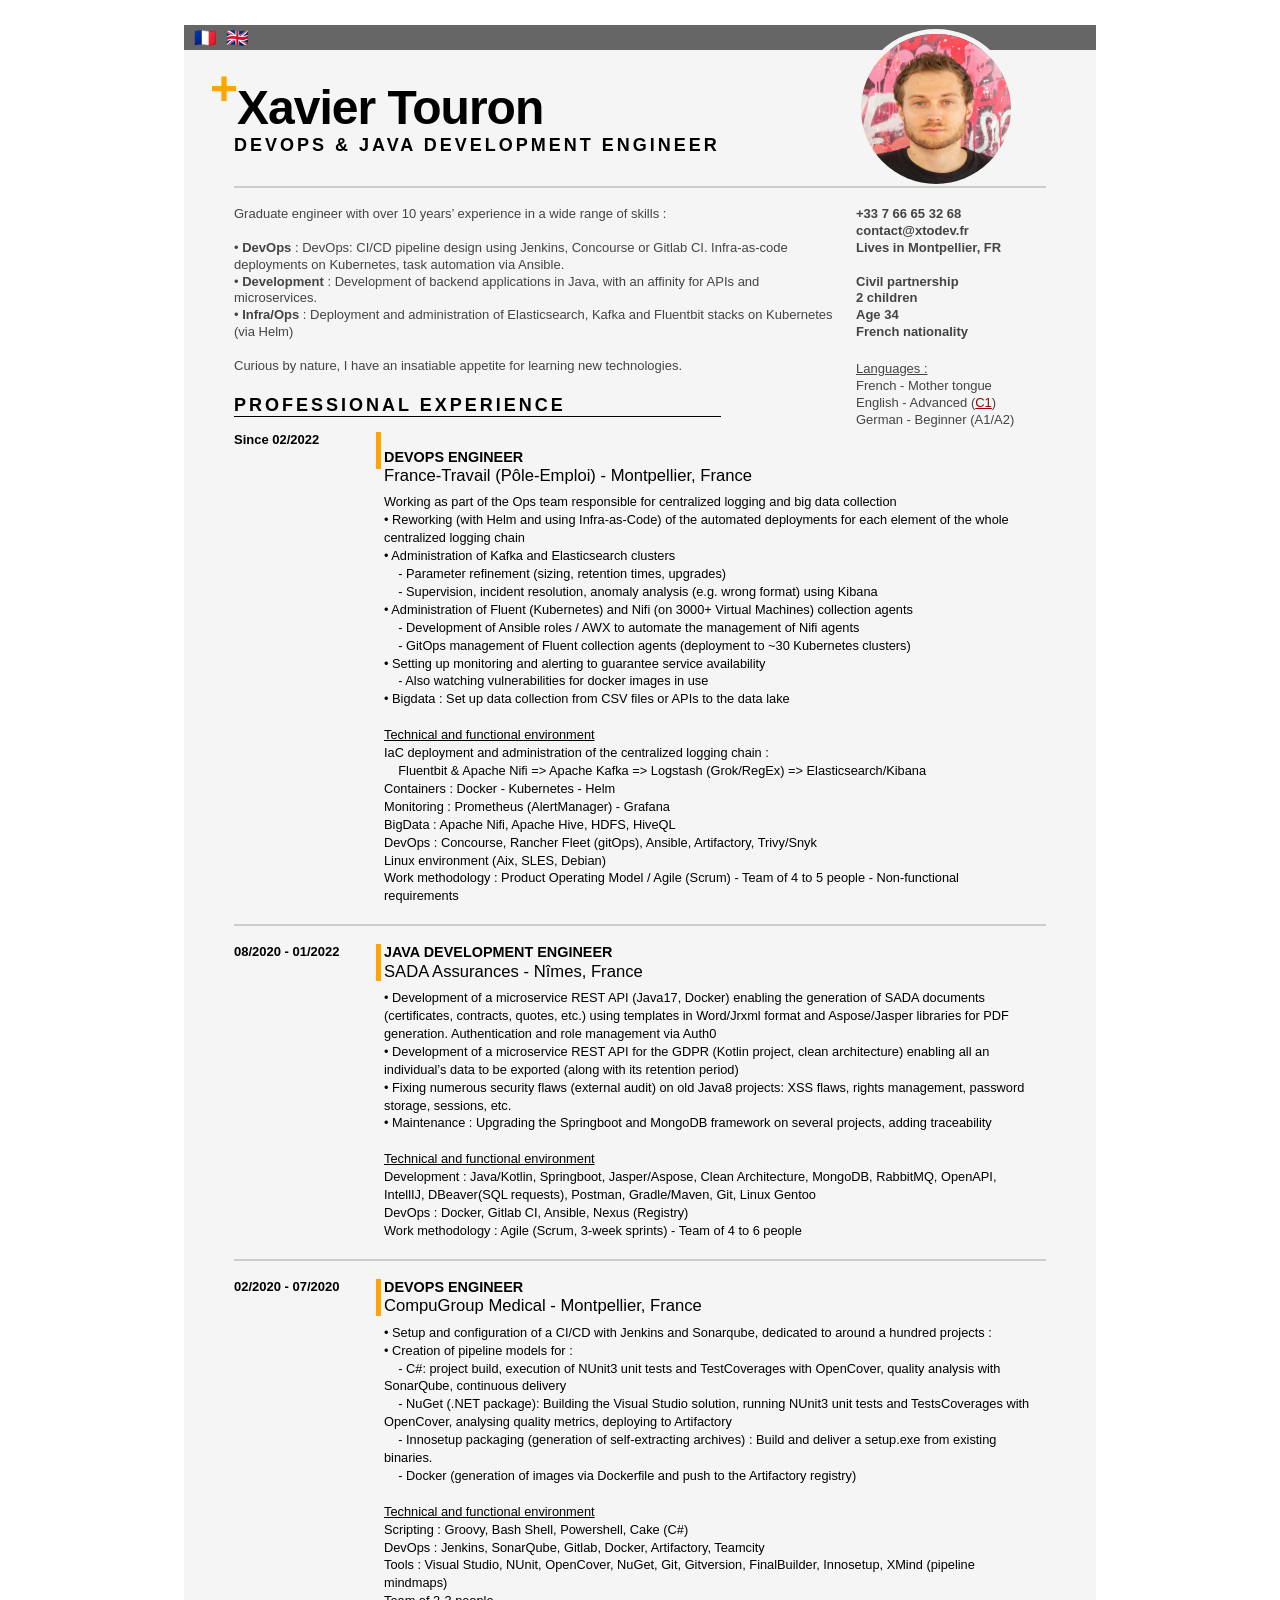
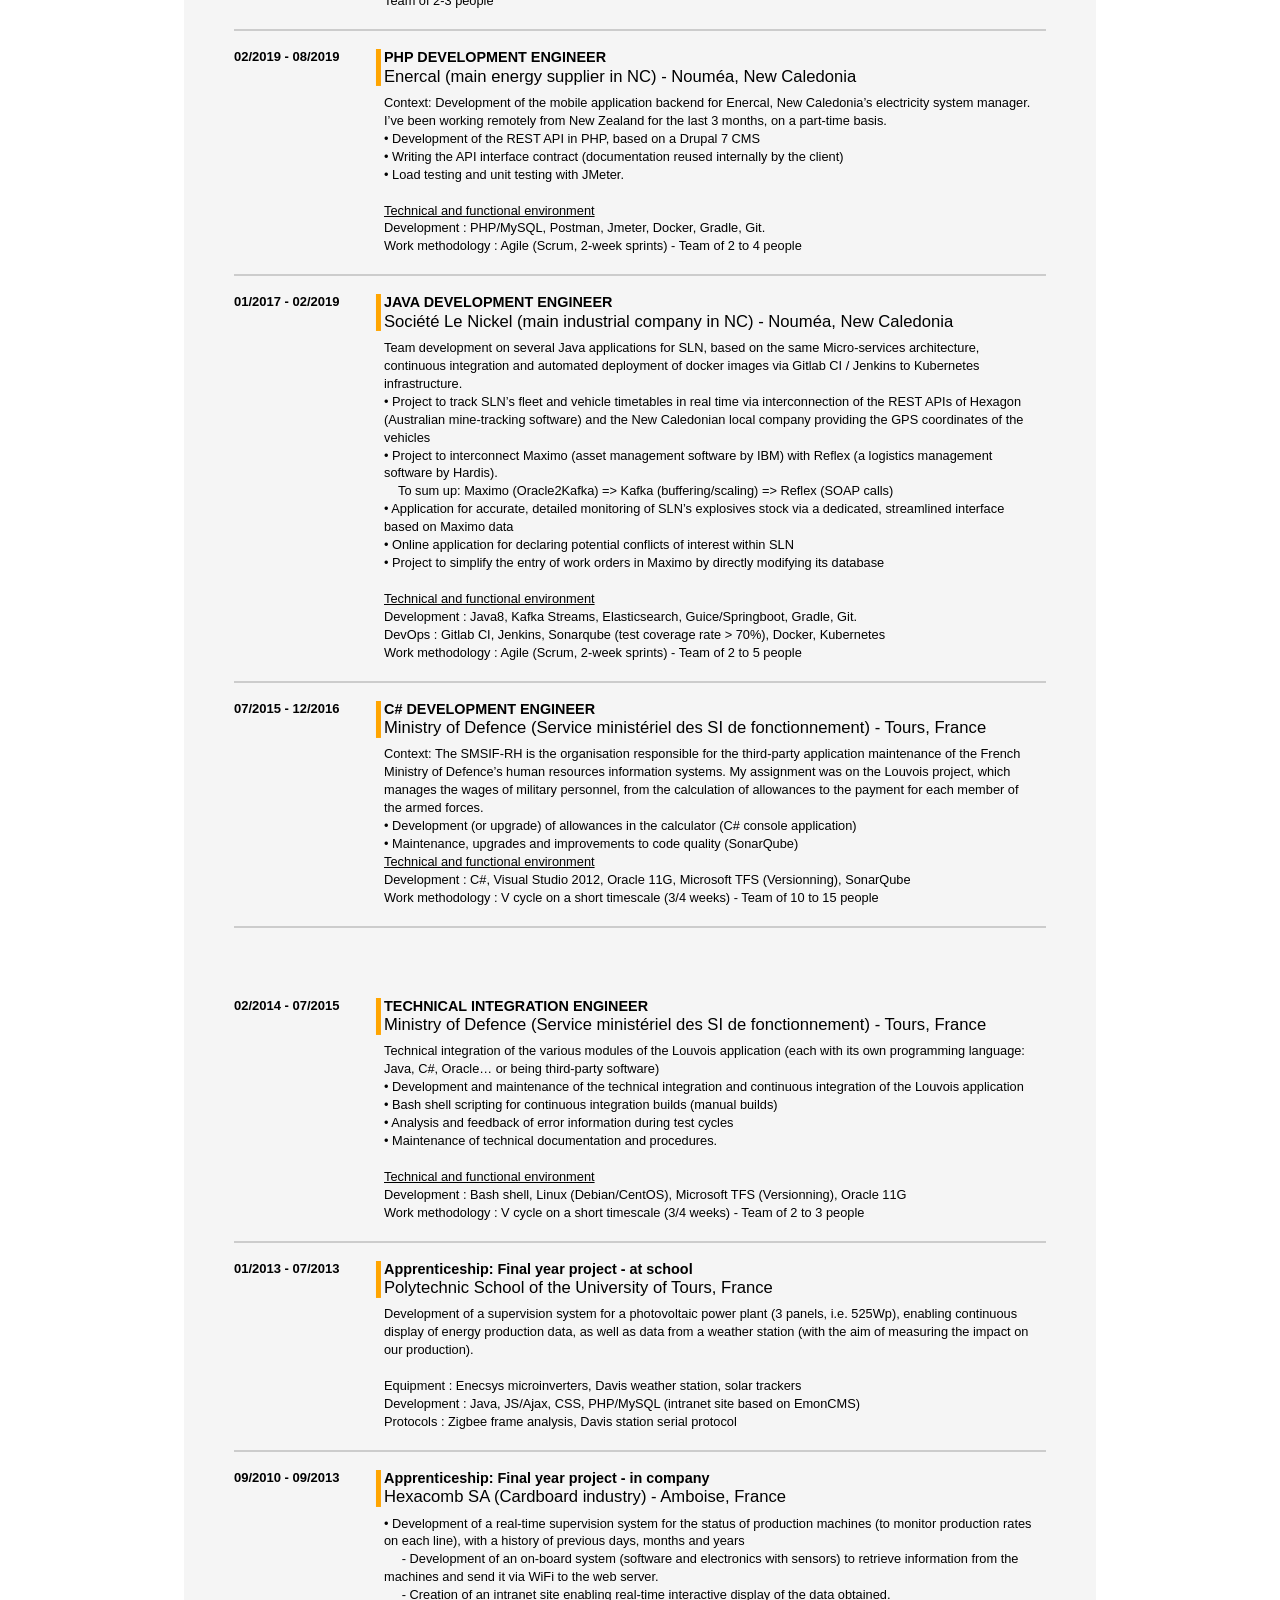
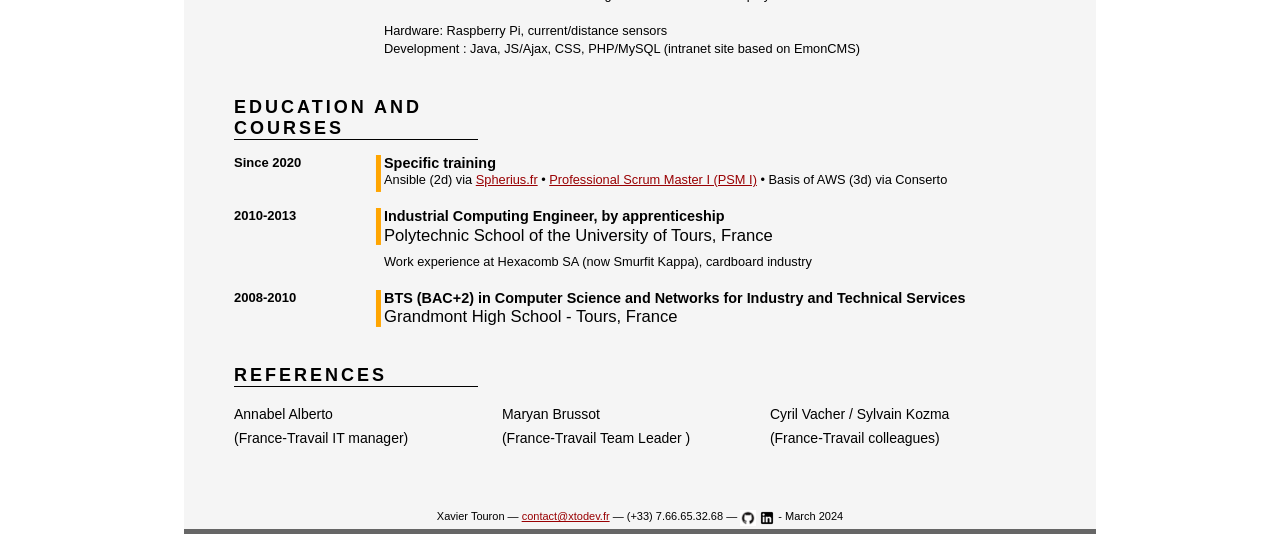
==== en.html @ ef85a7fc "Deploying to gh-pages from @ xtodev/cv@6186b056f6a2f71c6f2f9200bd96813ccd14213d 🚀" ====
<!DOCTYPE html>
<html>
<head>
<meta charset="utf-8">

<title>Xavier Touron | DevOps &amp;amp; JAVA Development Engineer</title>
<style type="text/css">

article,
aside,
details,
figcaption,
figure,
footer,
header,
hgroup,
nav,
section,
summary {
  display: block;
}
audio,
canvas,
video {
  display: inline-block;
  *display: inline;
  *zoom: 1;
}
audio:not([controls]) {
  display: none;
}
[hidden] {
  display: none;
}
html {
  font-size: 100%;
  -webkit-text-size-adjust: 100%;
  -ms-text-size-adjust: 100%;
}
html,
button,
input,
select,
textarea {
  font-family: sans-serif;
}
body {
  margin: 0;
}
a:focus {
  outline: thin dotted;
}
a:hover,
a:active {
  outline: 0;
}
h1 {
  font-size: 2em;
  margin: 0.67em 0;
}
h2 {
  font-size: 1.5em;
  margin: 0.83em 0;
}
h3 {
  font-size: 1.17em;
  margin: 1em 0;
}
h4 {
  font-size: 1em;
  margin: 1.33em 0;
}
h5 {
  font-size: 0.83em;
  margin: 1.67em 0;
}
h6 {
  font-size: 0.75em;
  margin: 2.33em 0;
}
abbr[title] {
  border-bottom: 1px dotted;
}
b,
strong {
  font-weight: bold;
}
blockquote {
  margin: 1em 40px;
}
dfn {
  font-style: italic;
}
mark {
  background: #ff0;
  color: #000;
}
p,
pre {
  margin: 1em 0;
}
pre,
code,
kbd,
samp {
  font-family: monospace, serif;
  _font-family: 'courier new', monospace;
  font-size: 1em;
}
pre {
  white-space: pre;
  white-space: pre-wrap;
  word-wrap: break-word;
}
q {
  quotes: none;
}
q:before,
q:after {
  content: '';
  content: none;
}
small {
  font-size: 75%;
}
sub,
sup {
  font-size: 75%;
  line-height: 0;
  position: relative;
  vertical-align: baseline;
}
sup {
  top: -0.5em;
}
sub {
  bottom: -0.25em;
}
dl,
menu,
ol,
ul {
  margin: 1em 0;
}
dd {
  margin: 0 0 0 40px;
}
menu,
ol,
ul {
  padding: 0 0 0 40px;
}
nav ul,
nav ol {
  list-style: none;
  list-style-image: none;
}
img {
  border: 0;
  -ms-interpolation-mode: bicubic;
}
svg:not(:root) {
  overflow: hidden;
}
figure {
  margin: 0;
}
form {
  margin: 0;
}
fieldset {
  border: 1px solid #c0c0c0;
  margin: 0 2px;
  padding: 0.35em 0.625em 0.75em;
}
legend {
  border: 0;
  padding: 0;
  white-space: normal;
  *margin-left: -7px;
}
button,
input,
select,
textarea {
  font-size: 100%;
  margin: 0;
  vertical-align: baseline;
  *vertical-align: middle;
}
button,
input {
  line-height: normal;
}
button,
input[type="button"],
input[type="reset"],
input[type="submit"] {
  cursor: pointer;
  -webkit-appearance: button;
  *overflow: visible;
}
button[disabled],
input[disabled] {
  cursor: default;
}
input[type="checkbox"],
input[type="radio"] {
  box-sizing: border-box;
  padding: 0;
  *height: 13px;
  *width: 13px;
}
input[type="search"] {
  -webkit-appearance: textfield;
  -moz-box-sizing: content-box;
  -webkit-box-sizing: content-box;
  box-sizing: content-box;
}
input[type="search"]::-webkit-search-decoration,
input[type="search"]::-webkit-search-cancel-button {
  -webkit-appearance: none;
}
button::-moz-focus-inner,
input::-moz-focus-inner {
  border: 0;
  padding: 0;
}
textarea {
  overflow: auto;
  vertical-align: top;
}
table {
  border-collapse: collapse;
  border-spacing: 0;
}

body.pdf {
  color: black;
}
body.pdf a {
  text-decoration: none;
  color: black;
}
body.pdf .container {
  background: none;
  border-left-color: white;
  border-right-color: white;
}
body.pdf .date:after {
  margin-top: -8px;
}
body.pdf span {
  background-color: white;
}
body.pdf .resume {
  position: relative;
  padding: 40px 25px;
}
body.pdf #identity {
  margin-right: 10px;
}
body.pdf #lang {
  margin-top: -10px;
  margin-right: 10px;
  padding-bottom: 0px;
}
body.pdf .hiddenhr {
  border-top: 2px solid white;
}
body.pdf .hiddenhrinpdf {
  border-top: 2px solid white;
}
body.pdf hr {
  margin: 8px auto;
}
body.pdf a[href$='.pdf'] {
  display: none;
}
body.pdf #langselect {
  display: none;
}
body.pdf h1 {
  letter-spacing: 0;
  margin-top: 0;
  font-size: 48px;
  text-transform: none;
}
body.pdf h2 {
  letter-spacing: 0;
  text-transform: uppercase;
  font-weight: normal;
}
body.pdf h3 {
  float: left;
  width: 20%;
  font-style: normal;
  margin-top: 12px;
}
body.pdf h3+p {
  float: left;
  width: 80%;
}
body.pdf blockquote {
  top: 40px;
  right: 50px;
  position: absolute;
}
body.pdf ul dl {
  margin: 0;
  padding: 0.3em 0 0;
}
body.pdf ul dl dt {
  font-size: 122%;
  font-weight: normal;
  margin: 0 0 .75em;
}
body.pdf ul dl dd {
  padding: 0 4em 0 0;
}
body.pdf ol {
  float: left;
  width: 95%;
  margin-left: 1em;
}
body.pdf ol li {
  width: 33%;
  margin: 0;
}
body.pdf ol li:nth-child(3n) {
  width: 34%;
}
body.pdf ol li:nth-child(1),
body.pdf ol li:nth-child(2),
body.pdf ol li:nth-child(3) {
  border-top: none;
}
body.pdf dl {
  margin: .7em 0 0;
  display: block;
}
body.pdf dl strong {
  float: right;
  margin-top: -2em;
}
body.pdf dl em {
  font-size: 120%;
  font-style: normal;
}
body.pdf .h2long {
  background: white;
}
body.pdf .h2short {
  background: white;
}
body.pdf #photo {
  margin-top: -61px;
  margin-right: 30px;
  box-shadow: 0px -4px 0px 1px white, rgba(0,0,0,0) 0px 3px 8px;
  border-width: 0px;
}

.clearfix {
  zoom: 1;
}
.clearfix:after {
  display: block;
  visibility: hidden;
  height: 0;
  clear: both;
  content: ".";
}
body {
  font-family: 'Helvetica Neue', 'Helvetica', Arial, serif;
}
h1,
h2,
h3,
h4,
ul dl dt {
  font-family: 'Helvetica Neue Light', 'Helvetica', Arial, serif;
}
h1:before {
  content: "+";
  font-weight: bold;
  color: orange;
  margin: -1em 0 0 -0.5em;
  position: relative;
  top: -0.4em;
}
pre {
  display: block;
  position: relative;
}
span {
  padding: 0;
  line-height: 1.3em;
  font-family: 'Helvetica Neue', 'Helvetica', Arial, serif;
  color: #444;
}
#langselect {
  font-size: large;
  width: 200px;
  position: absolute;
  top: -13px;
  left: 10px;
}
#langselect a {
  text-decoration: none;
  color: #666;
}
#langselect a:hover {
  text-decoration: none;
  color: #666;
}
#aboutme {
  width: 600px;
  float: left;
  clear: left;
  padding-bottom: 20px;
  font-family: 'Lucida Sans', 'Lucida Sans Regular', 'Lucida Grande', 'Lucida Sans Unicode', Geneva, Verdana, sans-serif;
  font-size: small;
}
#identity {
  width: 200px;
  float: right;
  clear: right;
  font-family: 'Arial Narrow Bold', sans-serif;
  font-size: small;
  font-weight: bold;
  padding-bottom: 20px;
  margin-right: -10px;
}
#lang {
  width: 200px;
  float: right;
  clear: right;
  font-size: small;
  padding-bottom: 20px;
  margin-right: -10px;
}
.container {
  margin: 25px auto;
  padding: 0;
  background: whiteSmoke;
  border-top-color: #666;
  border-bottom-color: #666;
  border-left-color: whiteSmoke;
  border-right-color: whiteSmoke;
  border-style: solid;
  border-width: 25px 0px 5px 0px;
  text-align: left;
}
.date {
  font-size: small;
  width: 150px;
}
.date:after {
  float: right;
  margin-top: -7px;
  content: "|";
  color: orange;
  font-size: 300%;
}
.resume {
  position: relative;
  padding: 10px 20px;
  margin-top: -10px;
  margin-bottom: -15px;
}
a {
  color: #990003;
}
a[href$='.pdf']::before {
  content: url('https://cdn-icons-png.flaticon.com/64/3997/3997593.png');
  display: inline-block;
  width: 32px;
  height: 32px;
}
a[href$='.pdf'] {
  font-size: small;
  width: 10px;
  position: absolute;
  top: -70px;
  left: 100%;
}
blockquote {
  margin: 0;
  padding: 0;
  line-height: 1.4em;
}
hr {
  display: block;
  position: relative;
  padding: 0;
  margin: 18px auto;
  width: 100%;
  clear: both;
  border: none;
  border-top: 2px solid #cccccc;
  font-size: 1px;
  line-height: 0;
  overflow: visible;
  page-break-after: avoid;
}
.hiddenhr {
  display: block;
  position: relative;
  padding: 0;
  margin: 18px auto;
  width: 100%;
  clear: both;
  border: none;
  border-top: 2px solid whitesmoke;
  font-size: 1px;
  line-height: 0;
  overflow: visible;
  page-break-after: avoid;
}
.hiddenhrinpdf {
  display: block;
  position: relative;
  padding: 0;
  margin: 18px auto;
  width: 100%;
  clear: both;
  border: none;
  border-top: 2px solid #cccccc;
  font-size: 1px;
  line-height: 0;
  overflow: visible;
  page-break-after: avoid;
}
hr ~ h2 {
  border-top: 0px;
}
h1 {
  margin: 0;
  padding: 0;
  font-size: 36px;
  letter-spacing: -1px;
  font-weight: bold;
}
h2 {
  margin: 0;
  padding: 0;
  font-size: 18px;
  letter-spacing: -1px;
  font-weight: bold;
}
h3 {
  margin: 0;
  padding: 0 0 .5em;
  font-size: 150%;
  font-weight: bold;
}
h4 {
  margin: 0;
  padding: 0 0 .5em;
  font-size: small;
  width: 150px;
}
h3+p {
  margin: 0 0 16px;
  padding: 0;
  display: block;
  font-size: 104%;
  line-height: 24px;
}
h3 br + * {
  font-size: 5px;
}
ul {
  margin: 0;
  padding: 0;
  list-style: none;
  display: flex;
  flex-wrap: wrap;
}
ul li {
  margin: 0;
  padding: 0;
  flex-basis: 33%;
}
ul dl {
  margin: .3em 0 0;
  padding: 0;
  width: 100%;
}
ul dl dt {
  font-size: 100%;
}
ul dl dd {
  margin: 0 0 1em;
  padding: 0 2em 0 0;
  font-size: .8em;
  line-height: 1.5em;
}
ol {
  margin: 0;
  padding: 0 0 .75em;
  width: 80%;
  display: inline-block;
}
ol li {
  margin: 0 0 0 1em;
  padding: 0;
  border-top: 1px solid #CCCCCC;
  width: 100%;
  float: left;
  list-style: none;
  line-height: 24px;
  font-size: 14px;
}
ol li:nth-child(1) {
  border-top: none;
}
dl {
  float: left;
  display: block;
  width: 80%;
  margin: 0;
  padding: 0;
}
dl dt {
  margin: 0;
  padding: 0;
  font-size: 90%;
  font-weight: bold;
}
dl dd {
  margin: 0 0 1.5em;
  padding: 0;
  font-size: 80%;
  line-height: 1.4em;
}
dl strong {
  display: block;
  padding-top: 9px;
  margin-left: -40px;
  font-size: 102%;
}
dl em {
  display: block;
  font-size: 110%;
  margin: .15em 0 .5em;
  font-style: bold;
}
dl dd li {
  width: 100%;
  margin: 0 1em 1em;
  list-style-type: square;
}
dl dt {
  display: block;
  clear: both;
}
dl dt {
  border-top: 1px solid #ccc;
  padding-top: 1em;
}
h3 + dl dt:first-child {
  border: 0;
  padding-top: 0;
}
dl dd p:first-child {
  font-weight: bold;
  text-transform: uppercase;
  font-size: 1.2em;
}
ul li dt {
  border: 0;
  padding-top: 0;
}
.h2long {
  background: whiteSmoke;
  text-align: left;
  content: "";
  display: block;
  width: 60%;
  padding-top: 20px;
  border-bottom: 1px solid black;
  margin-bottom: 15px;
}
.h2short {
  background: whiteSmoke;
  text-align: left;
  content: "";
  display: block;
  width: 30%;
  border-bottom: 1px solid black;
  margin-bottom: 15px;
}
#footer {
  display: none;
}
#footer + p {
  width: 100%;
  font-size: 11px;
  text-align: center;
  margin: 0 0 0px;
}
#photo {
  width: 150px;
  height: 150px;
  margin-top: -67px;
  margin-right: 30px;
  border-top-left-radius: 50% 50%;
  border-top-right-radius: 50% 50%;
  border-bottom-right-radius: 50% 50%;
  border-bottom-left-radius: 50% 50%;
  border: solid whiteSmoke;
  border-width: 5px;
}
#subheading {
  margin-bottom: 30px;
}

@media print {
  .container {
    width: 912px;
  }
  .resume {
    position: relative;
    padding: 40px 50px;
  }
  blockquote {
    top: 40px;
    right: 50px;
    position: absolute;
  }
  h1 {
    margin-top: 0;
    font-size: 48px;
    letter-spacing: -1px;
  }
  h2 {
    text-transform: uppercase;
    letter-spacing: 3px;
  }
  h3 {
    float: left;
    width: 20%;
  }
  h3+p {
    float: left;
    width: 80%;
  }
  ul dl dt {
    font-size: 122%;
    font-weight: normal;
    margin-bottom: .75em;
  }
  ul dl dd {
    padding: 0 4em 0 0;
  }
  ol {
    float: center;
    width: 100%;
  }
  ol li {
    width: 33%;
    margin: 0;
  }
  ol li:nth-child(3n) {
    width: 34%;
  }
  ol li:nth-child(1),
  ol li:nth-child(2),
  ol li:nth-child(3) {
    border-top: none;
  }
  dl strong {
    float: right;
    margin-top: -2em;
  }
  dl em {
    font-size: 130%;
    font-style: normal;
  }
  a[href$='.pdf'] {
    display: none;
  }
}
@media screen and (min-width: 240px) and (max-width: 479px) {
  .container {
    margin: 0px auto;
  }
  blockquote {
    display: none;
  }
  #aboutme {
    width: 100%;
  }
  #identity {
    width: 100%;
  }
  #lang {
    width: 100%;
  }
  a[href$='.pdf'] {
    display: none;
  }
  .date:after {
    display: none;
  }
}
@media screen and (min-width: 480px) and (max-width: 599px) {
  .container {
    margin: 0px auto;
  }
  blockquote {
    margin-top: -50px;
    margin-bottom: -20px;
  }
  #photo {
    width: 90px;
    height: 90px;
    margin-top: -60px;
    margin-left: 81%;
  }
  #aboutme {
    width: 65%;
  }
  #identity {
    width: 35%;
  }
  #lang {
    width: 35%;
  }
  .date:after {
    display: none;
  }
  .h2long {
    width: 80%;
  }
  .h2short {
    width: 80%;
  }
  dl {
    width: 100%;
  }
  dl dt:before {
    content: "|";
    color: orange;
    font-size: 150%;
    margin-top: -10px;
  }
  .resume {
    margin-bottom: -10px;
  }
}
@media screen and (min-width: 600px) and (max-width: 911px) {
  .container {
    margin: 0px auto;
  }
  blockquote {
    margin-top: -65px;
    margin-bottom: -20px;
  }
  #photo {
    width: 105px;
    height: 105px;
    margin-top: -50px;
    margin-left: 75%;
  }
  #aboutme {
    width: 65%;
  }
  #identity {
    width: 35%;
  }
  #lang {
    width: 35%;
  }
  .date:after {
    display: none;
  }
  .h2long {
    width: 80%;
  }
  .h2short {
    width: 80%;
  }
  dl {
    width: 100%;
  }
  dl dt:before {
    content: "|";
    color: orange;
    font-size: 150%;
    margin-top: -10px;
  }
  .resume {
    margin-bottom: -10px;
  }
}
@media screen and (min-width: 57em) {
  .container {
    width: 912px;
  }
  .resume {
    position: relative;
    padding: 40px 50px;
  }
  blockquote {
    top: 40px;
    right: 50px;
    position: absolute;
  }
  h1 {
    margin-top: 0;
    font-size: 48px;
    letter-spacing: -1px;
  }
  h2 {
    text-transform: uppercase;
    letter-spacing: 3px;
  }
  h3 {
    float: left;
    width: 20%;
  }
  h3+p {
    float: left;
    width: 80%;
  }
  ul dl dt {
    font-size: 122%;
    font-weight: normal;
    margin-bottom: .75em;
  }
  ul dl dd {
    padding: 0 4em 0 0;
  }
  ol {
    float: center;
    width: 100%;
  }
  ol li {
    width: 33%;
    margin: 0;
  }
  ol li:nth-child(3n) {
    width: 34%;
  }
  ol li:nth-child(1),
  ol li:nth-child(2),
  ol li:nth-child(3) {
    border-top: none;
  }
  dl strong {
    float: right;
    margin-top: -2em;
  }
  dl em {
    font-size: 130%;
    font-style: normal;
  }
}

</style>
</head>

<body class="">

<div class="container">
    <div class="resume">
        <h1>Xavier Touron</h1>

<h2 id="subheading">DevOps &amp; JAVA Development Engineer</h2>

<p><span id="langselect"><a href="https://xtodev.fr">🇫🇷</a>&nbsp;&nbsp;<a href="https://xtodev.fr/en.html">🇬🇧</a></span></p>

<blockquote>
  <p><img src="./assets/photo.jpg" alt="Pic" title="" id="photo" />
  <a href="https://github.com/xtodev/cv/releases/latest/download/CV_Touron_Xavier_EN.pdf"></a></p>
</blockquote>

<hr />

<p><span id="aboutme">
Graduate engineer with over 10 years&#8217; experience in a wide range of skills :<br><br>
  • <b>DevOps</b> : DevOps: CI/CD pipeline design using Jenkins, Concourse or Gitlab CI. Infra-as-code deployments on Kubernetes, task automation via Ansible.<br>
  • <b>Development</b> : Development of backend applications in Java, with an affinity for APIs and microservices.<br>
  • <b>Infra/Ops</b> : Deployment and administration of Elasticsearch, Kafka and Fluentbit stacks on Kubernetes (via Helm)<br><br>
Curious by nature, I have an insatiable appetite for learning new technologies.
</span></p>

<p><span id="identity">
+33 7 66 65 32 68<br>
contact@xtodev.fr<br>
Lives in Montpellier, FR<br>
<br>
Civil partnership <br> 2 children<br>
Age 34<br>
French nationality
</span></p>

<p><span id="lang">
<u>Languages :</u><br>
French - Mother tongue<br>
English - Advanced (<a target="_blank" href="https://cert.efset.org/MzoJqB">C1</a>)<br>
German - Beginner (A1/A2)
</span></p>

<h2 class="h2long">PROFESSIONAL EXPERIENCE</h2>

<h3 class="date">Since 02/2022</h3>

<dl>
<dt>DEVOPS ENGINEER</dt>
<dd>
<em>France-Travail (Pôle-Emploi) - Montpellier, France</em>
Working as part of the Ops team responsible for centralized logging and big data collection<br>
• Reworking (with Helm and using Infra-as-Code) of the automated deployments for each element of the whole centralized logging chain<br>
• Administration of Kafka and Elasticsearch clusters<br>
&nbsp;&nbsp;&nbsp;&nbsp;- Parameter refinement (sizing, retention times, upgrades)<br>
&nbsp;&nbsp;&nbsp;&nbsp;- Supervision, incident resolution, anomaly analysis (e.g. wrong format) using Kibana<br>
• Administration of Fluent (Kubernetes) and Nifi (on 3000+ Virtual Machines) collection agents<br>
&nbsp;&nbsp;&nbsp;&nbsp;- Development of Ansible roles / AWX to automate the management of Nifi agents<br>
&nbsp;&nbsp;&nbsp;&nbsp;- GitOps management of Fluent collection agents (deployment to ~30 Kubernetes clusters)<br>
• Setting up monitoring and alerting to guarantee service availability<br>
&nbsp;&nbsp;&nbsp;&nbsp;- Also watching vulnerabilities for docker images in use<br>
• Bigdata : Set up data collection from CSV files or APIs to the data lake<br>
<br>
<u>Technical and functional environment</u><br>
IaC deployment and administration of the centralized logging chain : <br>
&nbsp;&nbsp;&nbsp;&nbsp;Fluentbit &amp; Apache Nifi => Apache Kafka => Logstash (Grok/RegEx) => Elasticsearch/Kibana<br>
Containers : Docker - Kubernetes - Helm<br>
Monitoring : Prometheus (AlertManager) - Grafana<br>
BigData : Apache Nifi, Apache Hive, HDFS, HiveQL<br>
DevOps : Concourse, Rancher Fleet (gitOps), Ansible, Artifactory, Trivy/Snyk<br>
Linux environment (Aix, SLES, Debian)<br>
Work methodology : Product Operating Model / Agile (Scrum) - Team of 4 to 5 people - Non-functional requirements<br></dd>
</dl>

<hr />

<h3 class="date">08/2020 - 01/2022</h3>

<dl>
<dt>JAVA DEVELOPMENT ENGINEER</dt>
<dd>
<em>SADA Assurances - Nîmes, France</em>
• Development of a microservice REST API (Java17, Docker) enabling the generation of SADA documents (certificates, contracts, quotes, etc.) using templates in Word/Jrxml format and Aspose/Jasper libraries for PDF generation. Authentication and role management via Auth0<br>
• Development of a microservice REST API for the GDPR (Kotlin project, clean architecture) enabling all an individual&#8217;s data to be exported (along with its retention period)<br>
• Fixing numerous security flaws (external audit) on old Java8 projects: XSS flaws, rights management, password storage, sessions, etc.<br>
• Maintenance : Upgrading the Springboot and MongoDB framework on several projects, adding traceability<br>
<br>
<u>Technical and functional environment</u><br>
Development : Java/Kotlin, Springboot, Jasper/Aspose, Clean Architecture, MongoDB, RabbitMQ, OpenAPI, IntellIJ, DBeaver(SQL requests), Postman, Gradle/Maven, Git, Linux Gentoo<br>
DevOps : Docker, Gitlab CI, Ansible, Nexus (Registry)<br>
Work methodology : Agile (Scrum, 3-week sprints) - Team of 4 to 6 people<br></dd>
</dl>

<hr class="hiddenhrinpdf">

<h3 class="date">02/2020 - 07/2020</h3>

<dl>
<dt>DEVOPS ENGINEER</dt>
<dd>
<em>CompuGroup Medical - Montpellier, France</em>
• Setup and configuration of a CI/CD with Jenkins and Sonarqube, dedicated to around a hundred projects :<br>
• Creation of pipeline models for :<br>
&nbsp;&nbsp;&nbsp;&nbsp;- C#: project build, execution of NUnit3 unit tests and TestCoverages with OpenCover, quality analysis with SonarQube, continuous delivery <br>
&nbsp;&nbsp;&nbsp;&nbsp;- NuGet (.NET package): Building the Visual Studio solution, running NUnit3 unit tests and TestsCoverages with OpenCover, analysing quality metrics, deploying to Artifactory<br>
&nbsp;&nbsp;&nbsp;&nbsp;- Innosetup packaging (generation of self-extracting archives) : Build and deliver a setup.exe from existing binaries.<br>
&nbsp;&nbsp;&nbsp;&nbsp;- Docker (generation of images via Dockerfile and push to the Artifactory registry)<br>
<br>
<u>Technical and functional environment</u><br>
Scripting : Groovy, Bash Shell, Powershell, Cake (C#)<br>
DevOps : Jenkins, SonarQube, Gitlab, Docker, Artifactory, Teamcity<br>
Tools : Visual Studio, NUnit, OpenCover, NuGet, Git, Gitversion, FinalBuilder, Innosetup, XMind (pipeline mindmaps)<br>
Team of 2-3 people</dd>
</dl>

<hr />

<h3 class="date">02/2019 - 08/2019</h3>

<dl>
<dt>PHP DEVELOPMENT ENGINEER</dt>
<dd>
<em>Enercal (main energy supplier in NC) - Nouméa, New Caledonia</em>
Context: Development of the mobile application backend for Enercal, New Caledonia&#8217;s electricity system manager. I&#8217;ve been working remotely from New Zealand for the last 3 months, on a part-time basis.<br>
• Development of the REST API in PHP, based on a Drupal 7 CMS<br>
• Writing the API interface contract (documentation reused internally by the client)<br>
• Load testing and unit testing with JMeter. <br>
<br><u>Technical and functional environment</u><br>
Development : PHP/MySQL, Postman, Jmeter, Docker, Gradle, Git.<br>
Work methodology : Agile (Scrum, 2-week sprints) - Team of 2 to 4 people<br></dd>
</dl>

<hr />

<h3 class="date">01/2017 - 02/2019</h3>

<dl>
<dt>JAVA DEVELOPMENT ENGINEER</dt>
<dd>
<em>Société Le Nickel (main industrial company in NC) - Nouméa, New Caledonia</em>
Team development on several Java applications for SLN, based on the same Micro-services architecture, continuous integration and automated deployment of docker images via Gitlab CI / Jenkins to Kubernetes infrastructure.<br>
• Project to track SLN&#8217;s fleet and vehicle timetables in real time via interconnection of the REST APIs of Hexagon (Australian mine-tracking software) and the New Caledonian local company providing the GPS coordinates of the vehicles<br>
• Project to interconnect Maximo (asset management software by IBM) with Reflex (a logistics management software by Hardis). <br>
&nbsp;&nbsp;&nbsp;&nbsp;To sum up: Maximo (Oracle2Kafka) => Kafka (buffering/scaling) => Reflex (SOAP calls)<br>
• Application for accurate, detailed monitoring of SLN&#8217;s explosives stock via a dedicated, streamlined interface based on Maximo data<br>
• Online application for declaring potential conflicts of interest within SLN<br>
• Project to simplify the entry of work orders in Maximo by directly modifying its database<br>
<br>
<u>Technical and functional environment</u><br>
Development : Java8, Kafka Streams, Elasticsearch, Guice/Springboot, Gradle, Git. <br>
DevOps : Gitlab CI, Jenkins, Sonarqube (test coverage rate > 70%), Docker, Kubernetes<br>
Work methodology : Agile (Scrum, 2-week sprints) - Team of 2 to 5 people</dd>
</dl>

<hr />

<h3 class="date">07/2015 - 12/2016</h3>

<dl>
<dt>C# DEVELOPMENT ENGINEER</dt>
<dd>
<em>Ministry of Defence (Service ministériel des SI de fonctionnement) - Tours, France</em>
Context: The SMSIF-RH is the organisation responsible for the third-party application maintenance of the French Ministry of Defence&#8217;s human resources information systems. My assignment was on the Louvois project, which manages the wages of military personnel, from the calculation of allowances to the payment for each member of the armed forces.<br>
• Development (or upgrade) of allowances in the calculator (C# console application)<br>
• Maintenance, upgrades and improvements to code quality (SonarQube)<br>
<u>Technical and functional environment</u><br>
Development : C#, Visual Studio 2012, Oracle 11G, Microsoft TFS (Versionning), SonarQube<br>
Work methodology : V cycle on a short timescale (3/4 weeks) - Team of 10 to 15 people</dd>
</dl>

<hr class="hiddenhrinpdf">

<p><br><br></p>

<h3 class="date">02/2014 - 07/2015</h3>

<dl>
<dt>TECHNICAL INTEGRATION ENGINEER</dt>
<dd>
<em>Ministry of Defence (Service ministériel des SI de fonctionnement) - Tours, France</em>
Technical integration of the various modules of the Louvois application (each with its own programming language: Java, C#, Oracle&#8230; or being third-party software)<br>
• Development and maintenance of the technical integration and continuous integration of the Louvois application<br>
• Bash shell scripting for continuous integration builds (manual builds)<br>
• Analysis and feedback of error information during test cycles<br>
• Maintenance of technical documentation and procedures.<br>
<br>
<u>Technical and functional environment</u><br>
Development : Bash shell, Linux (Debian/CentOS), Microsoft TFS (Versionning), Oracle 11G<br>
Work methodology : V cycle on a short timescale (3/4 weeks) - Team of 2 to 3 people</dd>
</dl>

<hr />

<h3 class="date">01/2013 - 07/2013</h3>

<dl>
<dt>Apprenticeship: Final year project - at school</dt>
<dd>
<em>Polytechnic School of the University of Tours, France</em>
Development of a supervision system for a photovoltaic power plant (3 panels, i.e. 525Wp), enabling continuous display of energy production data, as well as data from a weather station (with the aim of measuring the impact on our production). <br>
<br>
Equipment : Enecsys microinverters, Davis weather station, solar trackers<br>
Development : Java, JS/Ajax, CSS, PHP/MySQL (intranet site based on EmonCMS)<br>
Protocols : Zigbee frame analysis, Davis station serial protocol<br></dd>
</dl>

<hr />

<h3 class="date">09/2010 - 09/2013</h3>

<dl>
<dt>Apprenticeship: Final year project - in company</dt>
<dd>
<em>Hexacomb SA (Cardboard industry) - Amboise, France</em>
• Development of a real-time supervision system for the status of production machines (to monitor production rates on each line), with a history of previous days, months and years <br>
&nbsp;&nbsp;&nbsp;&nbsp; - Development of an on-board system (software and electronics with sensors) to retrieve information from the machines and send it via WiFi to the web server.<br>
&nbsp;&nbsp;&nbsp;&nbsp; - Creation of an intranet site enabling real-time interactive display of the data obtained.<br>
<br>
Hardware: Raspberry Pi, current/distance sensors<br>
Development : Java, JS/Ajax, CSS, PHP/MySQL (intranet site based on EmonCMS)</dd>
</dl>

<hr class="hiddenhr">

<h2 class="h2short">Education and courses</h2>

<h3 class="date">Since 2020</h3>

<dl>
<dt>Specific training</dt>
<dd>Ansible (2d) via <a href="https://spherius.fr/formation/devops-ansible/" target="_blank">Spherius.fr</a> • <a href="https://www.scrum.org/user/735488" target="_blank">Professional Scrum Master I (PSM I)</a> • Basis of AWS (3d) via Conserto</dd>
</dl>

<h3 class="date">2010-2013</h3>

<dl>
<dt>Industrial Computing Engineer, by apprenticeship</dt>
<dd><em>Polytechnic School of the University of Tours, France</em>
Work experience at Hexacomb SA (now Smurfit Kappa), cardboard industry</dd>
</dl>

<h3 class="date">2008-2010</h3>

<dl>
<dt>BTS (BAC+2) in Computer Science and Networks for Industry and Technical Services</dt>
<dd><em>Grandmont High School - Tours, France</em></dd>
</dl>

<hr class="hiddenhr">

<h2 class="h2short">References</h2>

<ol>
<li>Annabel Alberto <br>(France-Travail IT manager)</li>
<li>Maryan Brussot <br>(France-Travail Team Leader )</li>
<li>Cyril Vacher / Sylvain Kozma <br>(France-Travail colleagues)</li>
</ol>

<hr class="hiddenhr">

<h3 id="footer">Footer</h3>

<p>Xavier Touron &#8212; <a href="mailto:contact@xtodev.fr">contact@xtodev.fr</a> &#8212; (+33) 7.66.65.32.68 &#8212; <a href="https://github.com/xtodev/cv" target="_blank"><img src="./assets/github.png" height="16" width="16" style="vertical-align: middle;"></a>  <a href="https://www.linkedin.com/in/xavier-touron-084b4b73" target="_blank"><img src="./assets/linkedin.png" height="16" width="16" style="vertical-align: middle;"></a> - March 2024</p>

    </div>
</div>

</body>
</html>
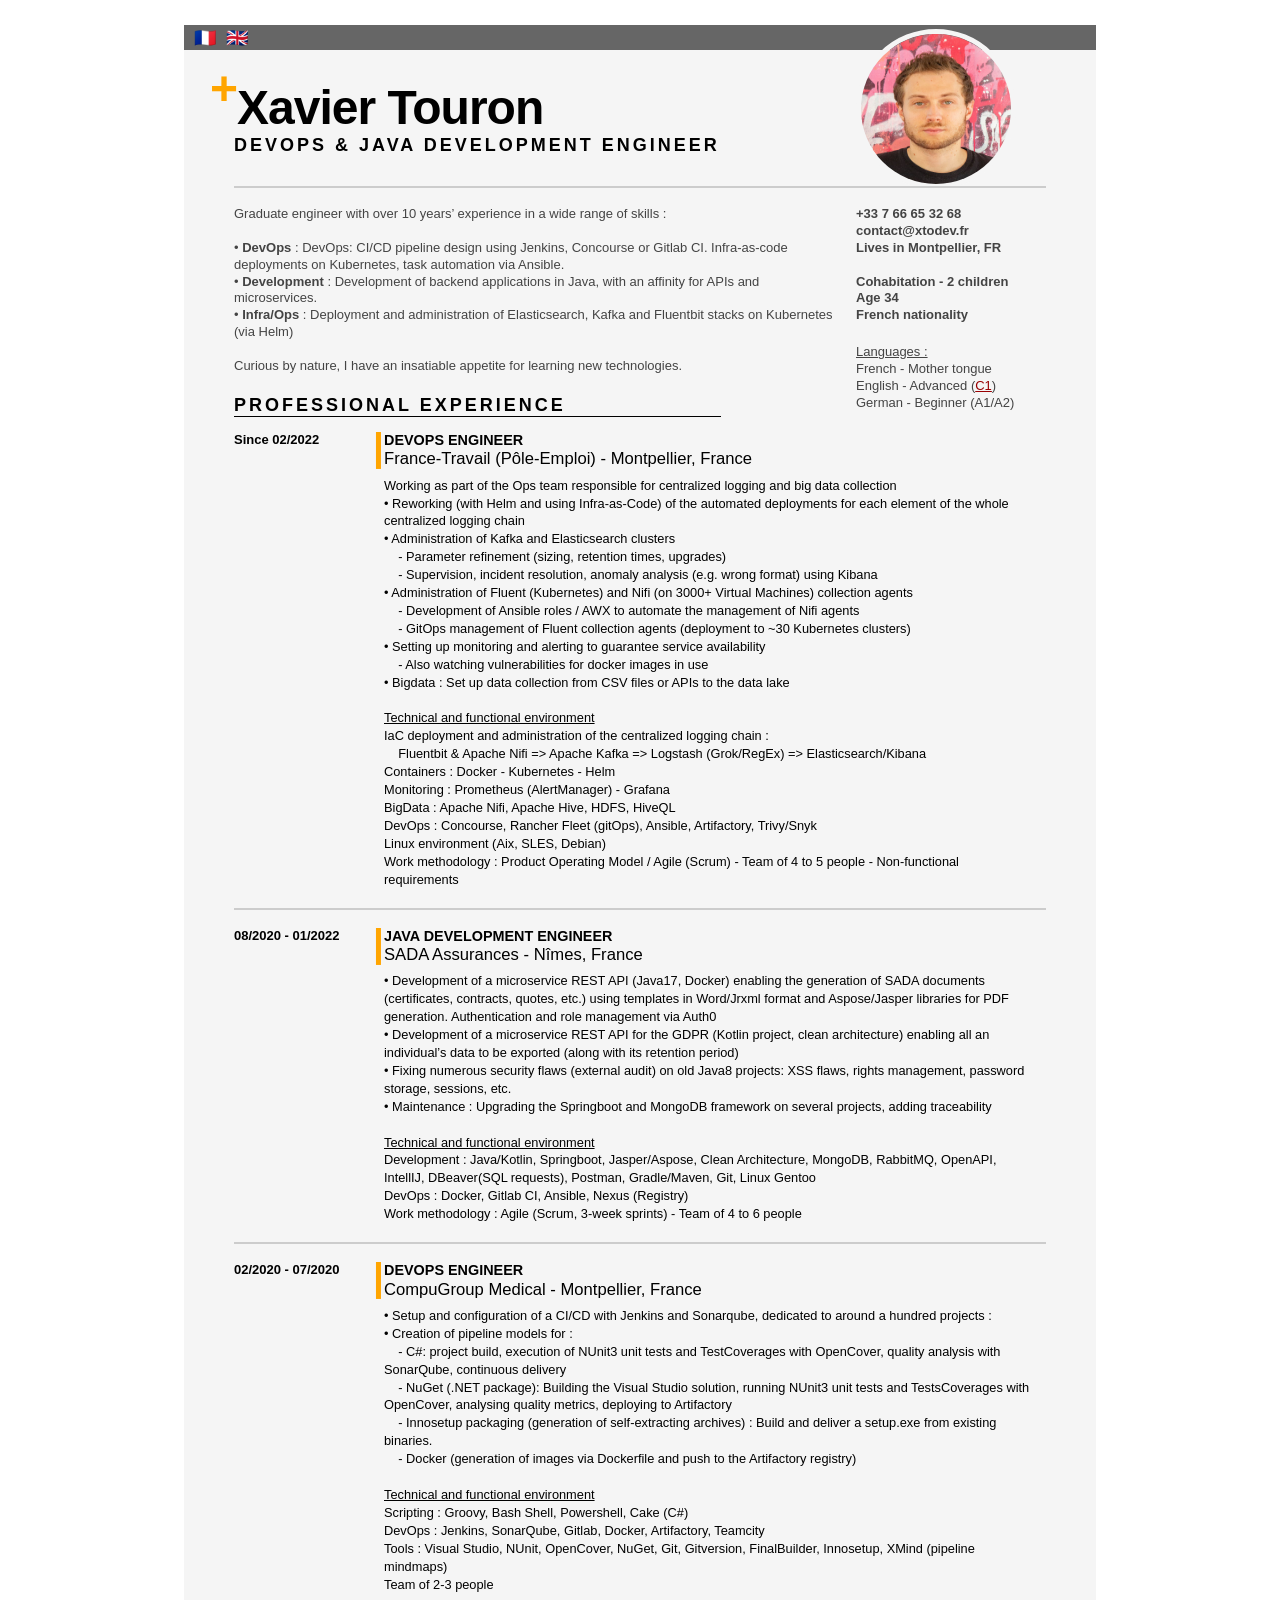
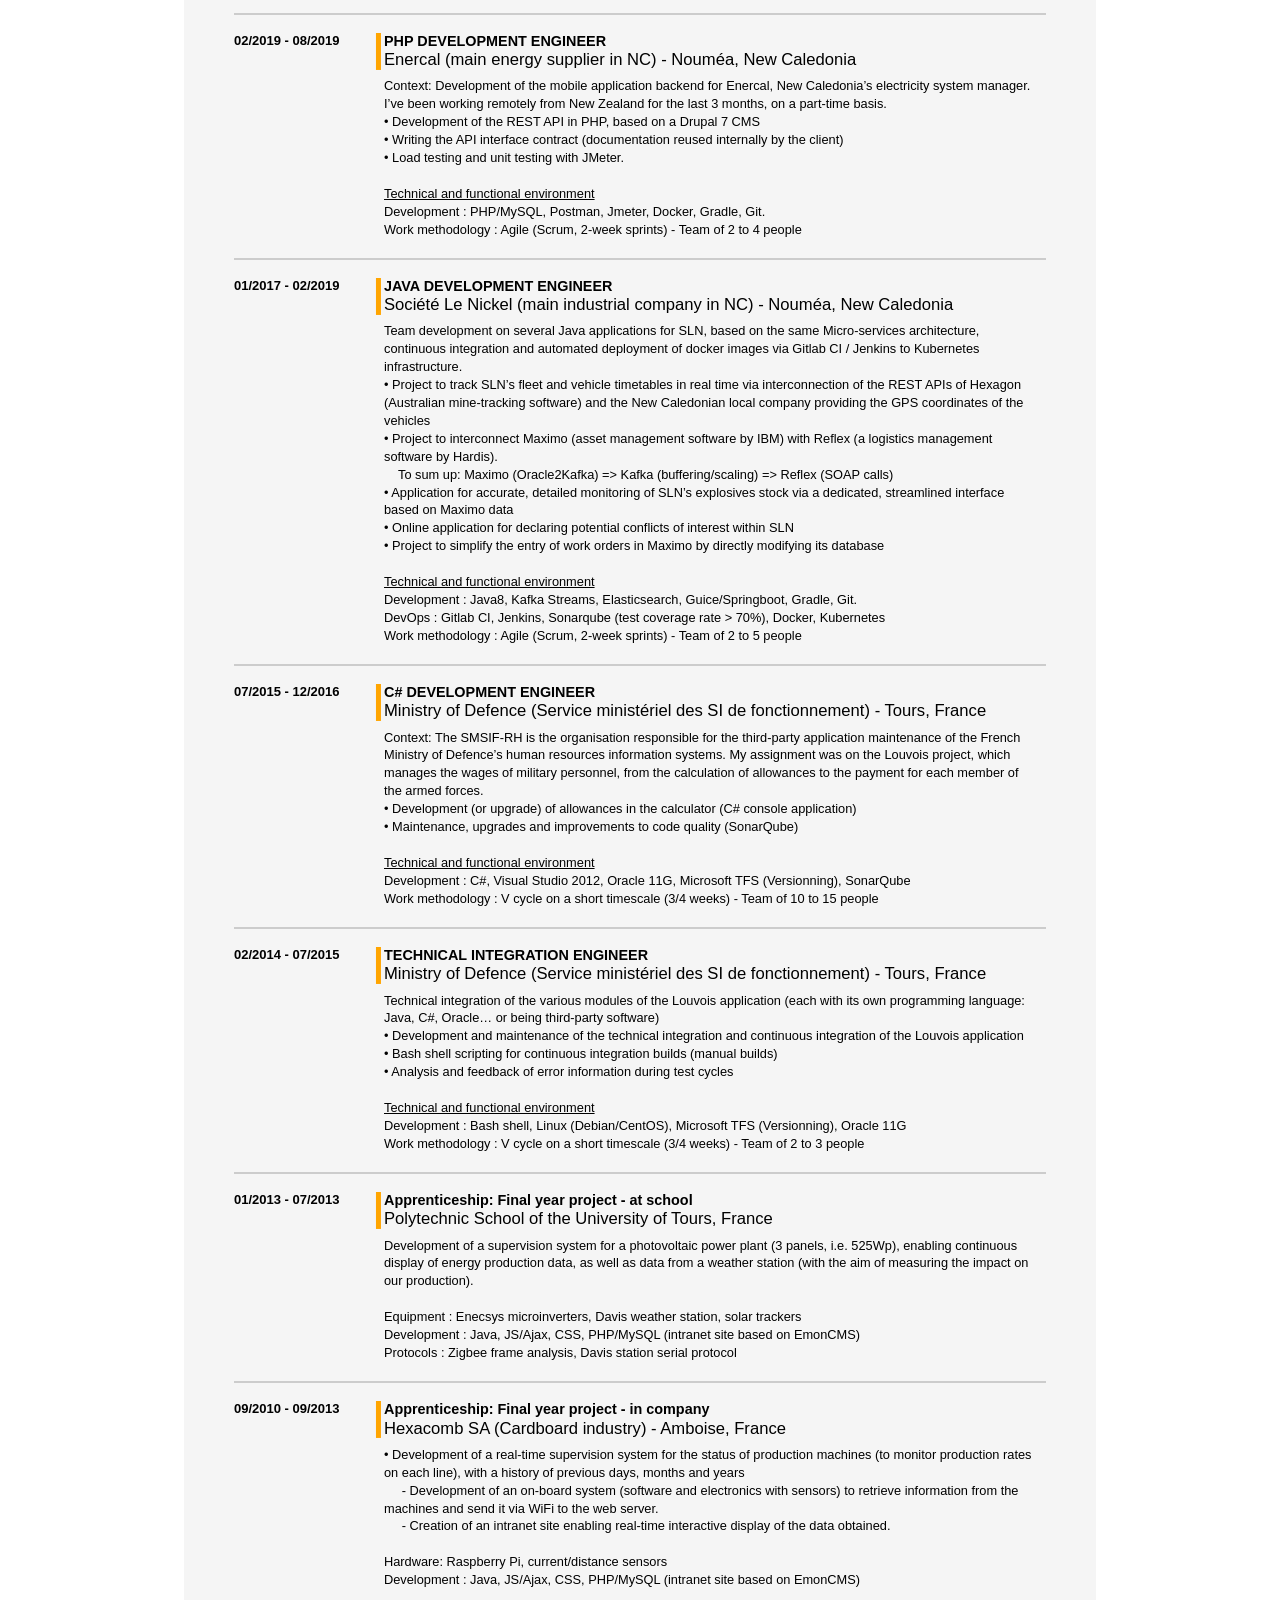
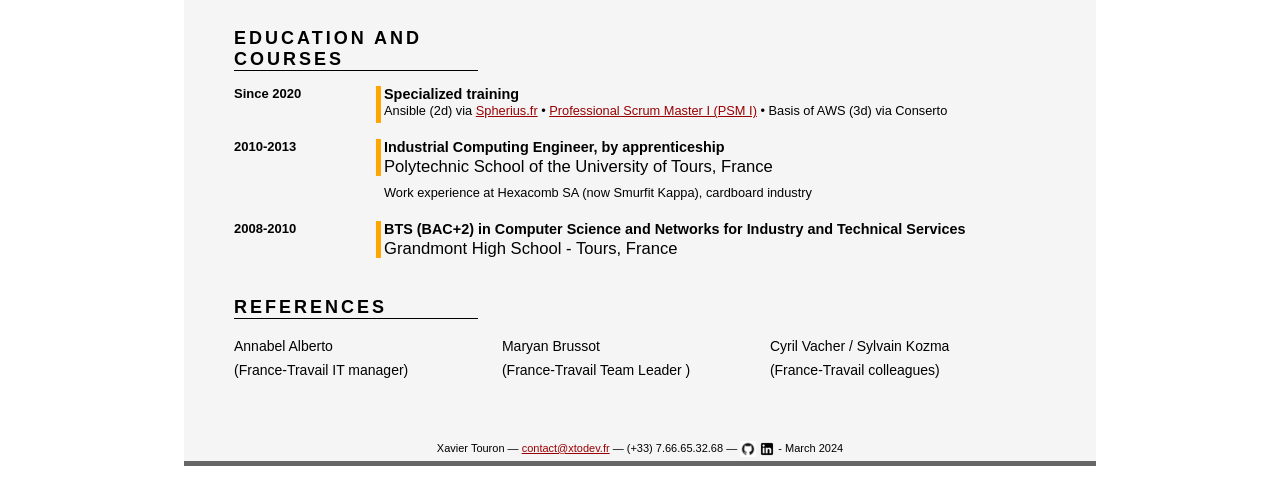
==== commit f633024f: "Deploying to gh-pages from @ xtodev/cv@14792d7cb2b1a986841a1e0e3b374d6feab789f1 🚀" ====
--- a/en.html
+++ b/en.html
@@ -992,7 +992,7 @@
 contact@xtodev.fr<br>
 Lives in Montpellier, FR<br>
 <br>
-Civil partnership <br> 2 children<br>
+Cohabitation - 2 children<br>
 Age 34<br>
 French nationality
 </span></p>
@@ -1126,14 +1126,13 @@
 Context: The SMSIF-RH is the organisation responsible for the third-party application maintenance of the French Ministry of Defence&#8217;s human resources information systems. My assignment was on the Louvois project, which manages the wages of military personnel, from the calculation of allowances to the payment for each member of the armed forces.<br>
 • Development (or upgrade) of allowances in the calculator (C# console application)<br>
 • Maintenance, upgrades and improvements to code quality (SonarQube)<br>
+<br>
 <u>Technical and functional environment</u><br>
 Development : C#, Visual Studio 2012, Oracle 11G, Microsoft TFS (Versionning), SonarQube<br>
 Work methodology : V cycle on a short timescale (3/4 weeks) - Team of 10 to 15 people</dd>
 </dl>
 
-<hr class="hiddenhrinpdf">
-
-<p><br><br></p>
+<hr />
 
 <h3 class="date">02/2014 - 07/2015</h3>
 
@@ -1145,7 +1144,6 @@
 • Development and maintenance of the technical integration and continuous integration of the Louvois application<br>
 • Bash shell scripting for continuous integration builds (manual builds)<br>
 • Analysis and feedback of error information during test cycles<br>
-• Maintenance of technical documentation and procedures.<br>
 <br>
 <u>Technical and functional environment</u><br>
 Development : Bash shell, Linux (Debian/CentOS), Microsoft TFS (Versionning), Oracle 11G<br>
@@ -1190,7 +1188,7 @@
 <h3 class="date">Since 2020</h3>
 
 <dl>
-<dt>Specific training</dt>
+<dt>Specialized training</dt>
 <dd>Ansible (2d) via <a href="https://spherius.fr/formation/devops-ansible/" target="_blank">Spherius.fr</a> • <a href="https://www.scrum.org/user/735488" target="_blank">Professional Scrum Master I (PSM I)</a> • Basis of AWS (3d) via Conserto</dd>
 </dl>
 
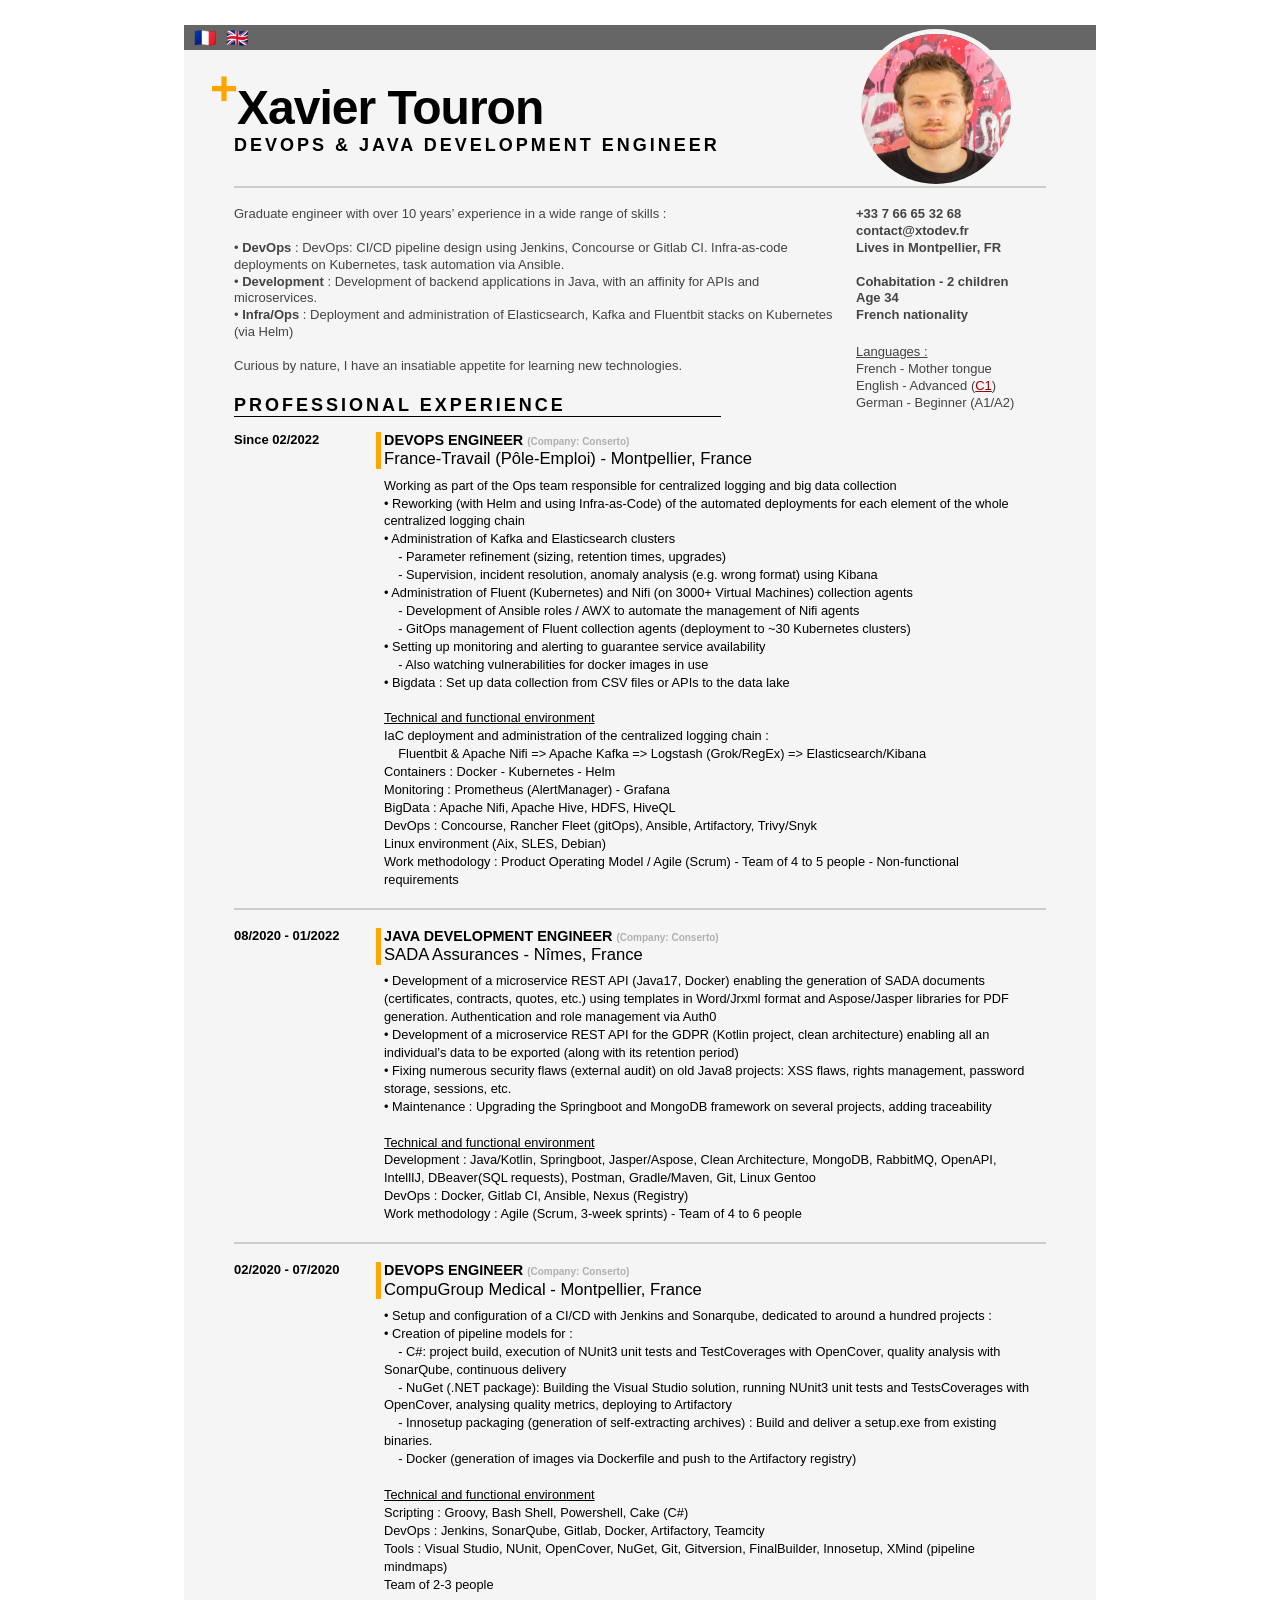
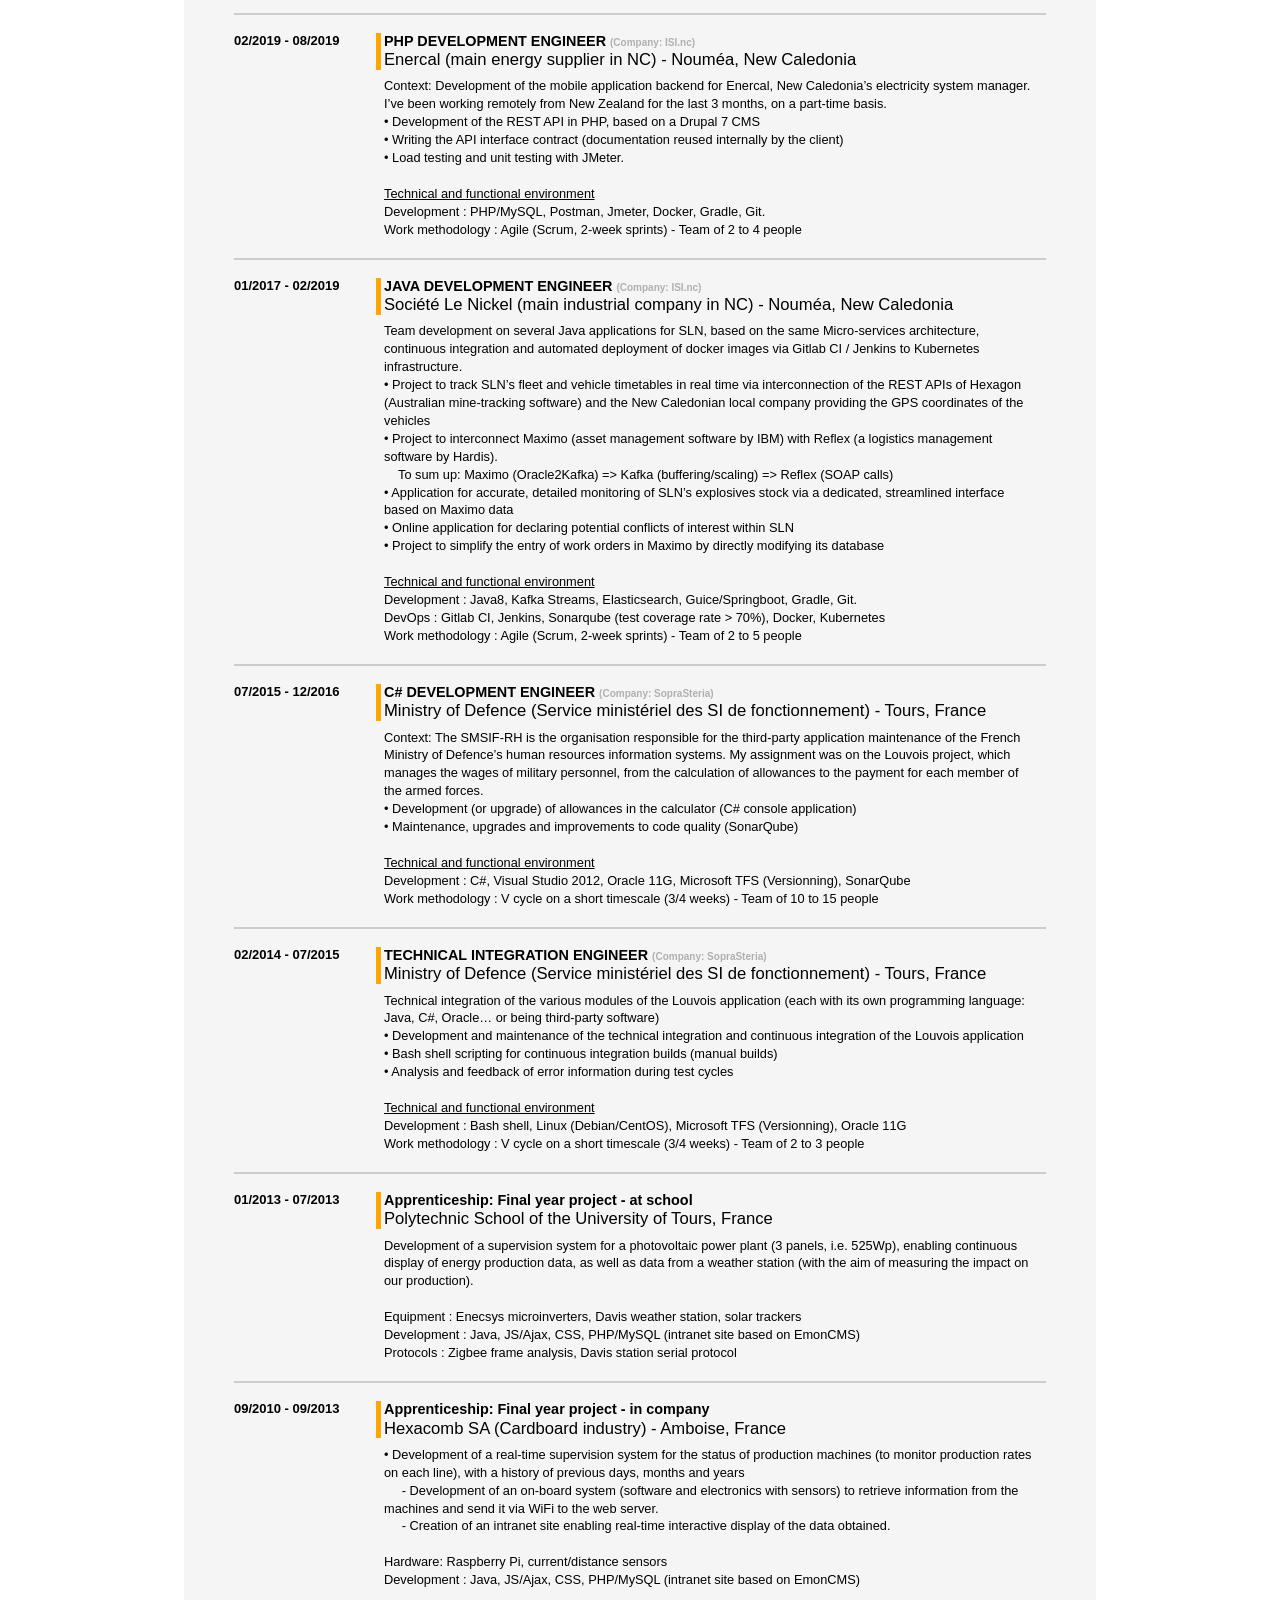
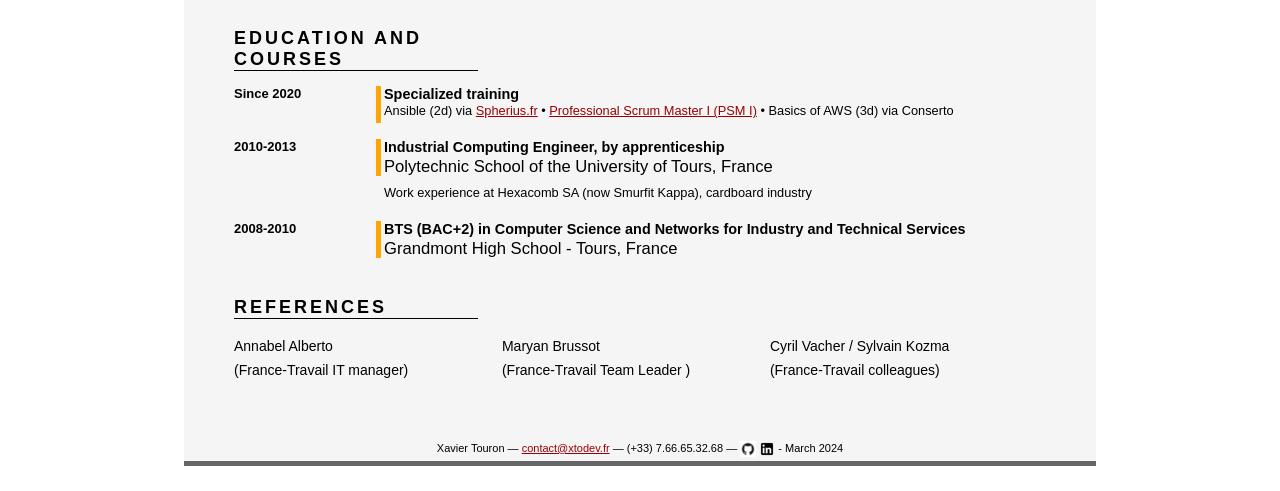
==== commit 39e504e9: "Deploying to gh-pages from @ xtodev/cv@45df97a11042f009cf0d5bbaac1fbd25bf506034 🚀" ====
--- a/en.html
+++ b/en.html
@@ -439,6 +439,10 @@
   padding-bottom: 20px;
   margin-right: -10px;
 }
+.ssii {
+  font-size: 10px;
+  color: #afafaf;
+}
 .container {
   margin: 25px auto;
   padding: 0;
@@ -1009,7 +1013,7 @@
 <h3 class="date">Since 02/2022</h3>
 
 <dl>
-<dt>DEVOPS ENGINEER</dt>
+<dt>DEVOPS ENGINEER <span class="ssii"> (Company: Conserto)</span></dt>
 <dd>
 <em>France-Travail (Pôle-Emploi) - Montpellier, France</em>
 Working as part of the Ops team responsible for centralized logging and big data collection<br>
@@ -1040,7 +1044,7 @@
 <h3 class="date">08/2020 - 01/2022</h3>
 
 <dl>
-<dt>JAVA DEVELOPMENT ENGINEER</dt>
+<dt>JAVA DEVELOPMENT ENGINEER <span class="ssii"> (Company: Conserto)</span></dt>
 <dd>
 <em>SADA Assurances - Nîmes, France</em>
 • Development of a microservice REST API (Java17, Docker) enabling the generation of SADA documents (certificates, contracts, quotes, etc.) using templates in Word/Jrxml format and Aspose/Jasper libraries for PDF generation. Authentication and role management via Auth0<br>
@@ -1059,7 +1063,7 @@
 <h3 class="date">02/2020 - 07/2020</h3>
 
 <dl>
-<dt>DEVOPS ENGINEER</dt>
+<dt>DEVOPS ENGINEER <span class="ssii"> (Company: Conserto)</span></dt>
 <dd>
 <em>CompuGroup Medical - Montpellier, France</em>
 • Setup and configuration of a CI/CD with Jenkins and Sonarqube, dedicated to around a hundred projects :<br>
@@ -1081,7 +1085,7 @@
 <h3 class="date">02/2019 - 08/2019</h3>
 
 <dl>
-<dt>PHP DEVELOPMENT ENGINEER</dt>
+<dt>PHP DEVELOPMENT ENGINEER <span class="ssii"> (Company: ISI.nc)</span></dt>
 <dd>
 <em>Enercal (main energy supplier in NC) - Nouméa, New Caledonia</em>
 Context: Development of the mobile application backend for Enercal, New Caledonia&#8217;s electricity system manager. I&#8217;ve been working remotely from New Zealand for the last 3 months, on a part-time basis.<br>
@@ -1098,7 +1102,7 @@
 <h3 class="date">01/2017 - 02/2019</h3>
 
 <dl>
-<dt>JAVA DEVELOPMENT ENGINEER</dt>
+<dt>JAVA DEVELOPMENT ENGINEER <span class="ssii"> (Company: ISI.nc)</span></dt>
 <dd>
 <em>Société Le Nickel (main industrial company in NC) - Nouméa, New Caledonia</em>
 Team development on several Java applications for SLN, based on the same Micro-services architecture, continuous integration and automated deployment of docker images via Gitlab CI / Jenkins to Kubernetes infrastructure.<br>
@@ -1120,7 +1124,7 @@
 <h3 class="date">07/2015 - 12/2016</h3>
 
 <dl>
-<dt>C# DEVELOPMENT ENGINEER</dt>
+<dt>C# DEVELOPMENT ENGINEER <span class="ssii"> (Company: SopraSteria)</span></dt>
 <dd>
 <em>Ministry of Defence (Service ministériel des SI de fonctionnement) - Tours, France</em>
 Context: The SMSIF-RH is the organisation responsible for the third-party application maintenance of the French Ministry of Defence&#8217;s human resources information systems. My assignment was on the Louvois project, which manages the wages of military personnel, from the calculation of allowances to the payment for each member of the armed forces.<br>
@@ -1137,7 +1141,7 @@
 <h3 class="date">02/2014 - 07/2015</h3>
 
 <dl>
-<dt>TECHNICAL INTEGRATION ENGINEER</dt>
+<dt>TECHNICAL INTEGRATION ENGINEER <span class="ssii"> (Company: SopraSteria)</span></dt>
 <dd>
 <em>Ministry of Defence (Service ministériel des SI de fonctionnement) - Tours, France</em>
 Technical integration of the various modules of the Louvois application (each with its own programming language: Java, C#, Oracle&#8230; or being third-party software)<br>
@@ -1189,7 +1193,7 @@
 
 <dl>
 <dt>Specialized training</dt>
-<dd>Ansible (2d) via <a href="https://spherius.fr/formation/devops-ansible/" target="_blank">Spherius.fr</a> • <a href="https://www.scrum.org/user/735488" target="_blank">Professional Scrum Master I (PSM I)</a> • Basis of AWS (3d) via Conserto</dd>
+<dd>Ansible (2d) via <a href="https://spherius.fr/formation/devops-ansible/" target="_blank">Spherius.fr</a> • <a href="https://www.scrum.org/user/735488" target="_blank">Professional Scrum Master I (PSM I)</a> • Basics of AWS (3d) via Conserto</dd>
 </dl>
 
 <h3 class="date">2010-2013</h3>
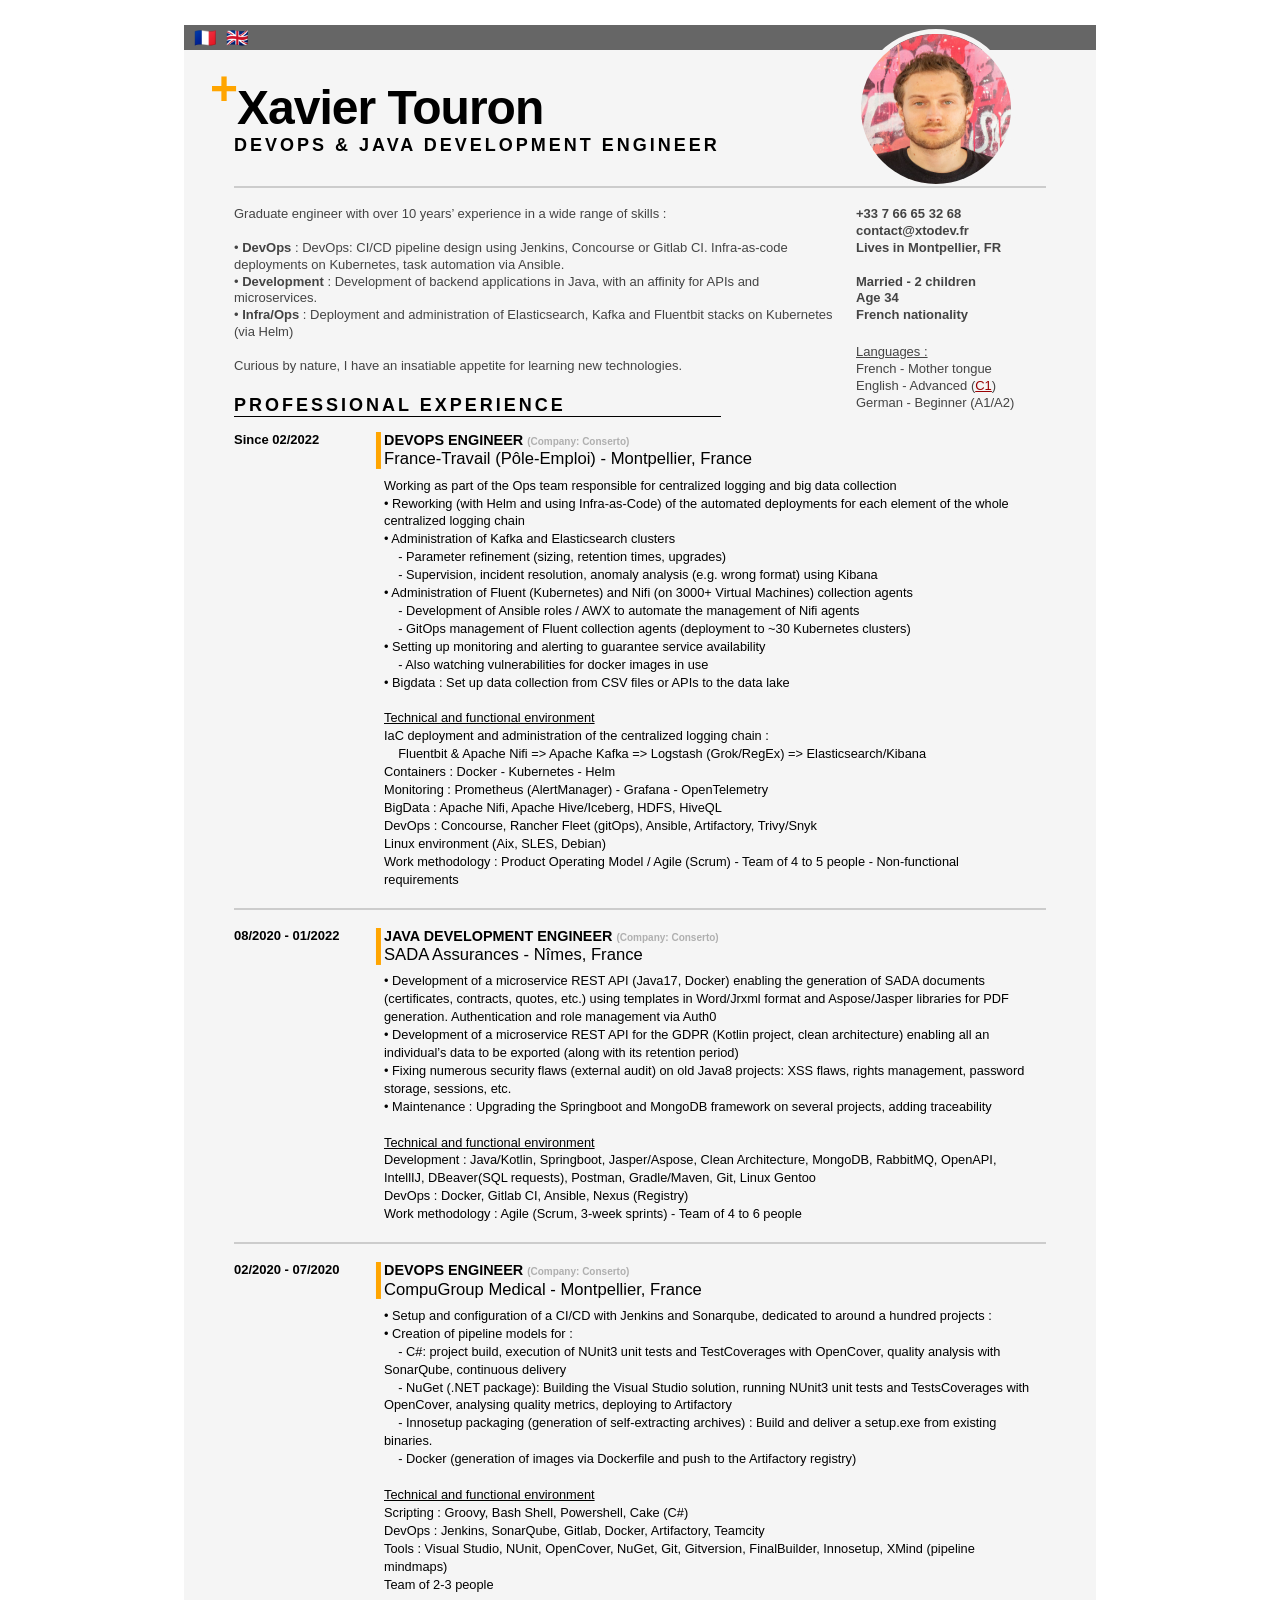
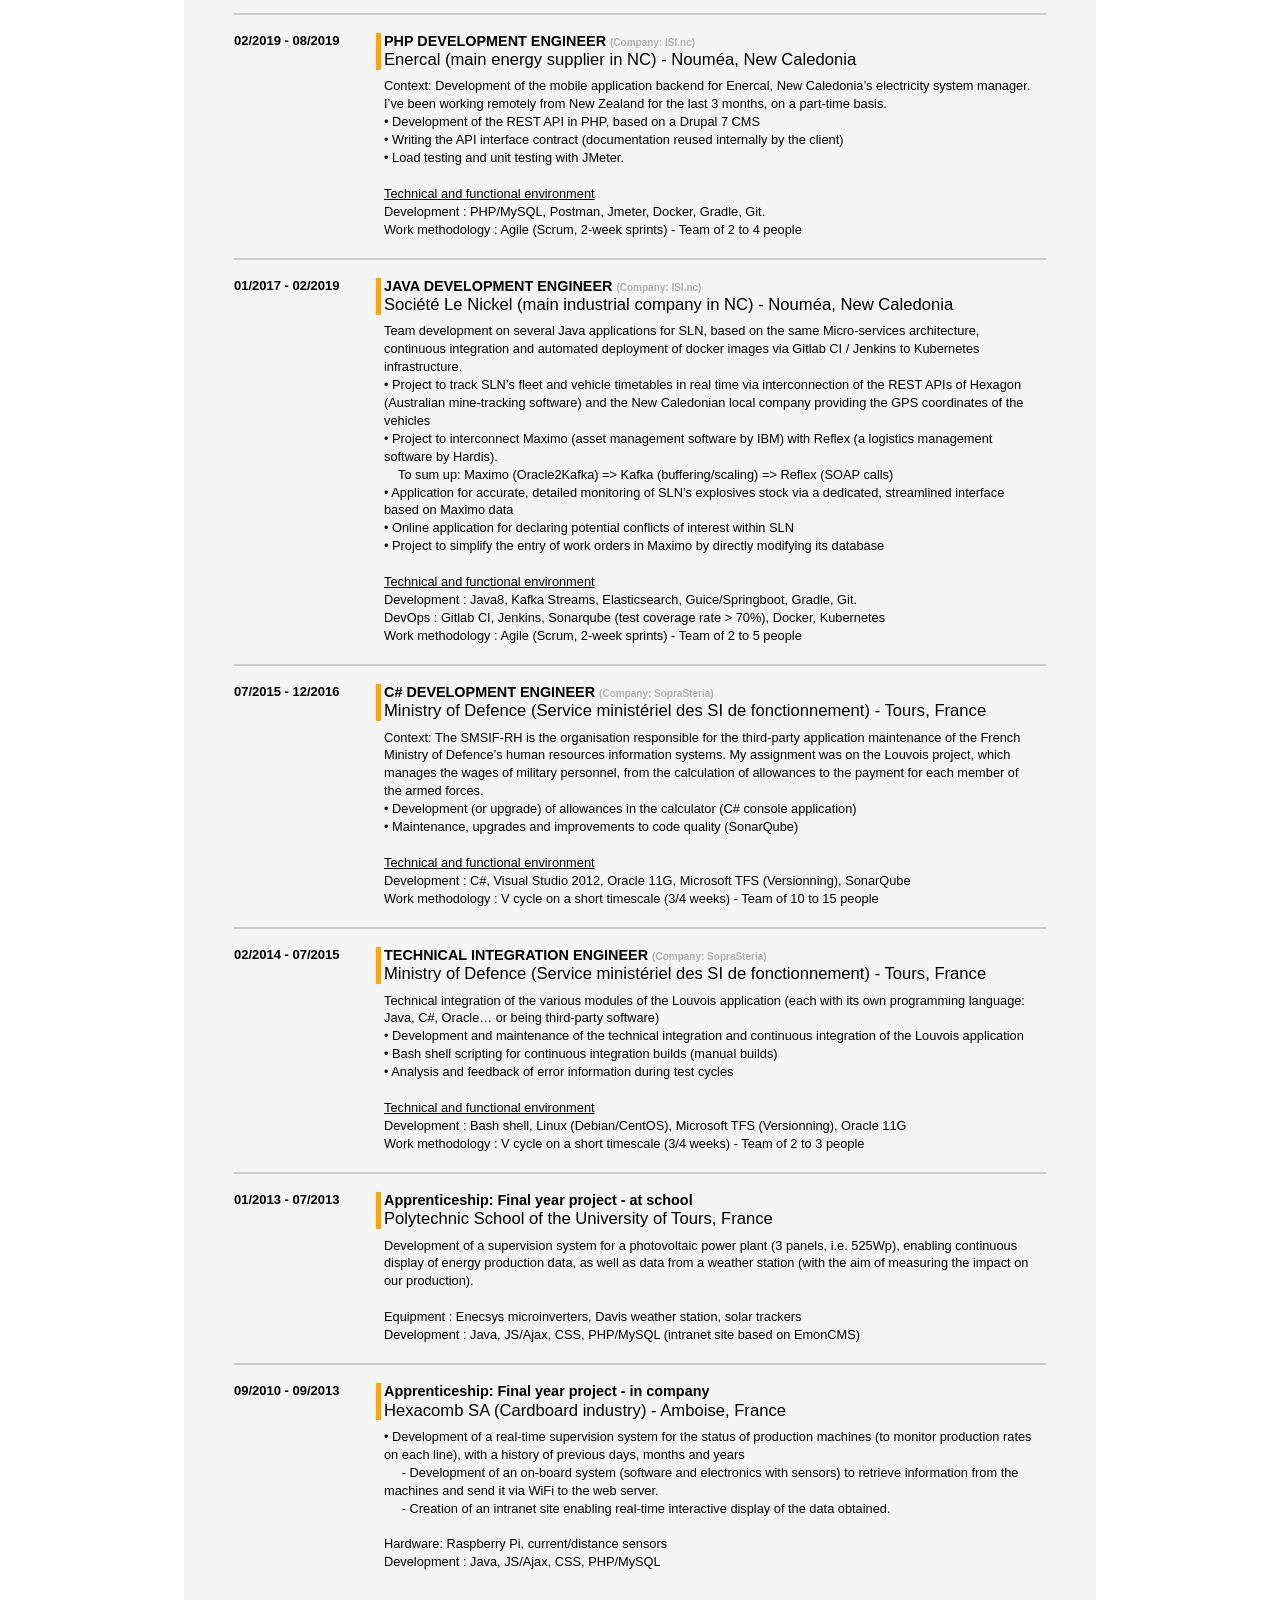
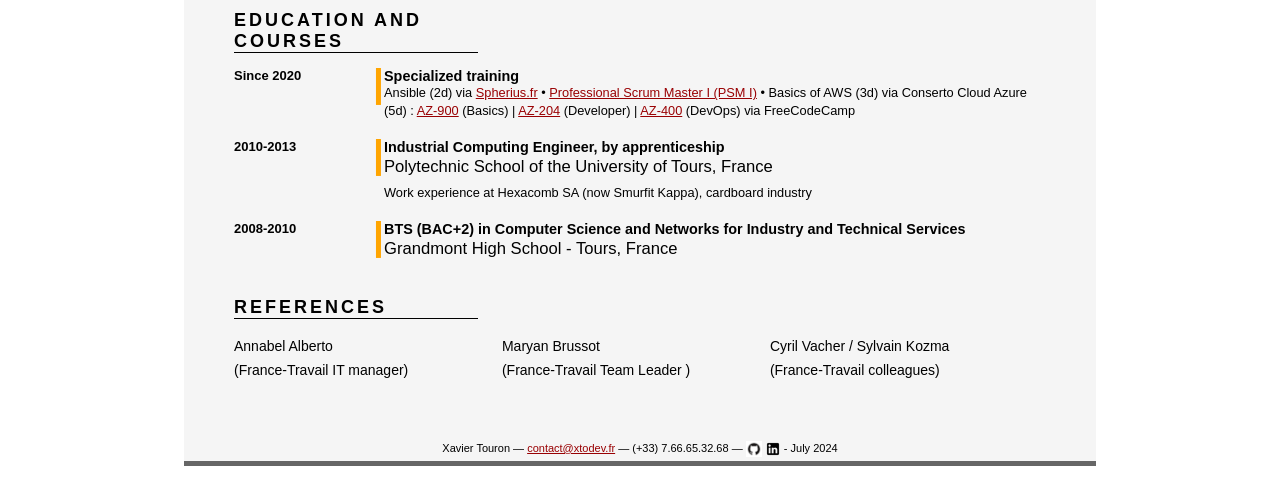
==== commit 1127c9cf: "Deploying to gh-pages from @ xtodev/cv@9ae1058b0624b218616d0205cd80608703d79f7f 🚀" ====
--- a/en.html
+++ b/en.html
@@ -996,7 +996,7 @@
 contact@xtodev.fr<br>
 Lives in Montpellier, FR<br>
 <br>
-Cohabitation - 2 children<br>
+Married - 2 children<br>
 Age 34<br>
 French nationality
 </span></p>
@@ -1032,8 +1032,8 @@
 IaC deployment and administration of the centralized logging chain : <br>
 &nbsp;&nbsp;&nbsp;&nbsp;Fluentbit &amp; Apache Nifi => Apache Kafka => Logstash (Grok/RegEx) => Elasticsearch/Kibana<br>
 Containers : Docker - Kubernetes - Helm<br>
-Monitoring : Prometheus (AlertManager) - Grafana<br>
-BigData : Apache Nifi, Apache Hive, HDFS, HiveQL<br>
+Monitoring : Prometheus (AlertManager) - Grafana - OpenTelemetry<br>
+BigData : Apache Nifi, Apache Hive/Iceberg, HDFS, HiveQL<br>
 DevOps : Concourse, Rancher Fleet (gitOps), Ansible, Artifactory, Trivy/Snyk<br>
 Linux environment (Aix, SLES, Debian)<br>
 Work methodology : Product Operating Model / Agile (Scrum) - Team of 4 to 5 people - Non-functional requirements<br></dd>
@@ -1165,8 +1165,7 @@
 Development of a supervision system for a photovoltaic power plant (3 panels, i.e. 525Wp), enabling continuous display of energy production data, as well as data from a weather station (with the aim of measuring the impact on our production). <br>
 <br>
 Equipment : Enecsys microinverters, Davis weather station, solar trackers<br>
-Development : Java, JS/Ajax, CSS, PHP/MySQL (intranet site based on EmonCMS)<br>
-Protocols : Zigbee frame analysis, Davis station serial protocol<br></dd>
+Development : Java, JS/Ajax, CSS, PHP/MySQL (intranet site based on EmonCMS)</dd>
 </dl>
 
 <hr />
@@ -1182,7 +1181,7 @@
 &nbsp;&nbsp;&nbsp;&nbsp; - Creation of an intranet site enabling real-time interactive display of the data obtained.<br>
 <br>
 Hardware: Raspberry Pi, current/distance sensors<br>
-Development : Java, JS/Ajax, CSS, PHP/MySQL (intranet site based on EmonCMS)</dd>
+Development : Java, JS/Ajax, CSS, PHP/MySQL</dd>
 </dl>
 
 <hr class="hiddenhr">
@@ -1193,7 +1192,8 @@
 
 <dl>
 <dt>Specialized training</dt>
-<dd>Ansible (2d) via <a href="https://spherius.fr/formation/devops-ansible/" target="_blank">Spherius.fr</a> • <a href="https://www.scrum.org/user/735488" target="_blank">Professional Scrum Master I (PSM I)</a> • Basics of AWS (3d) via Conserto</dd>
+<dd>Ansible (2d) via <a href="https://spherius.fr/formation/devops-ansible/" target="_blank">Spherius.fr</a> • <a href="https://www.scrum.org/user/735488" target="_blank">Professional Scrum Master I (PSM I)</a> • Basics of AWS (3d) via Conserto
+Cloud Azure (5d) : <a href="https://www.youtube.com/watch?v=5abffC-K40c">AZ-900</a> (Basics) |  <a href="https://www.youtube.com/watch?v=jZx8PMQjobk">AZ-204</a> (Developer) | <a href="https://www.youtube.com/watch?v=11KT1hPNkY4">AZ-400</a> (DevOps) via FreeCodeCamp</dd>
 </dl>
 
 <h3 class="date">2010-2013</h3>
@@ -1225,7 +1225,7 @@
 
 <h3 id="footer">Footer</h3>
 
-<p>Xavier Touron &#8212; <a href="mailto:contact@xtodev.fr">contact@xtodev.fr</a> &#8212; (+33) 7.66.65.32.68 &#8212; <a href="https://github.com/xtodev/cv" target="_blank"><img src="./assets/github.png" height="16" width="16" style="vertical-align: middle;"></a>  <a href="https://www.linkedin.com/in/xavier-touron-084b4b73" target="_blank"><img src="./assets/linkedin.png" height="16" width="16" style="vertical-align: middle;"></a> - March 2024</p>
+<p>Xavier Touron &#8212; <a href="mailto:contact@xtodev.fr">contact@xtodev.fr</a> &#8212; (+33) 7.66.65.32.68 &#8212; <a href="https://github.com/xtodev/cv" target="_blank"><img src="./assets/github.png" height="16" width="16" style="vertical-align: middle;"></a>  <a href="https://www.linkedin.com/in/xavier-touron-084b4b73" target="_blank"><img src="./assets/linkedin.png" height="16" width="16" style="vertical-align: middle;"></a> - July 2024</p>
 
     </div>
 </div>
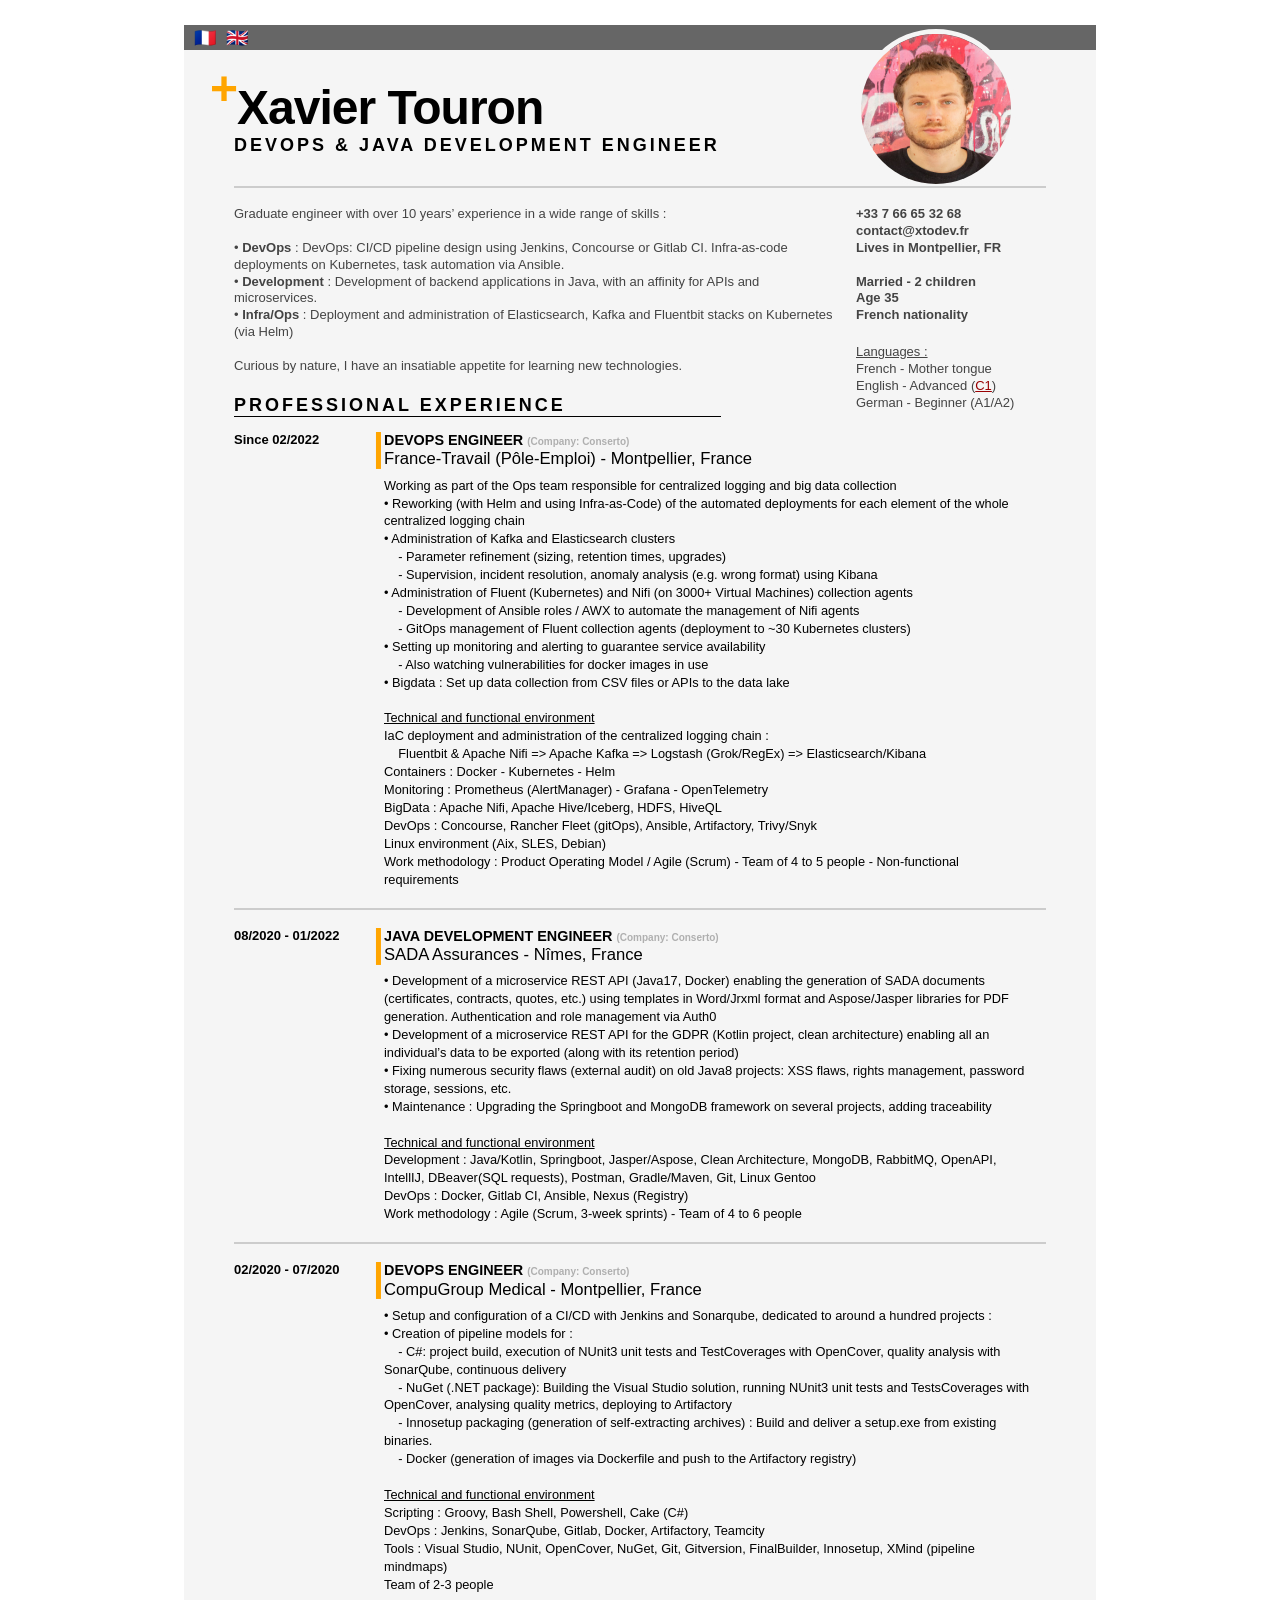
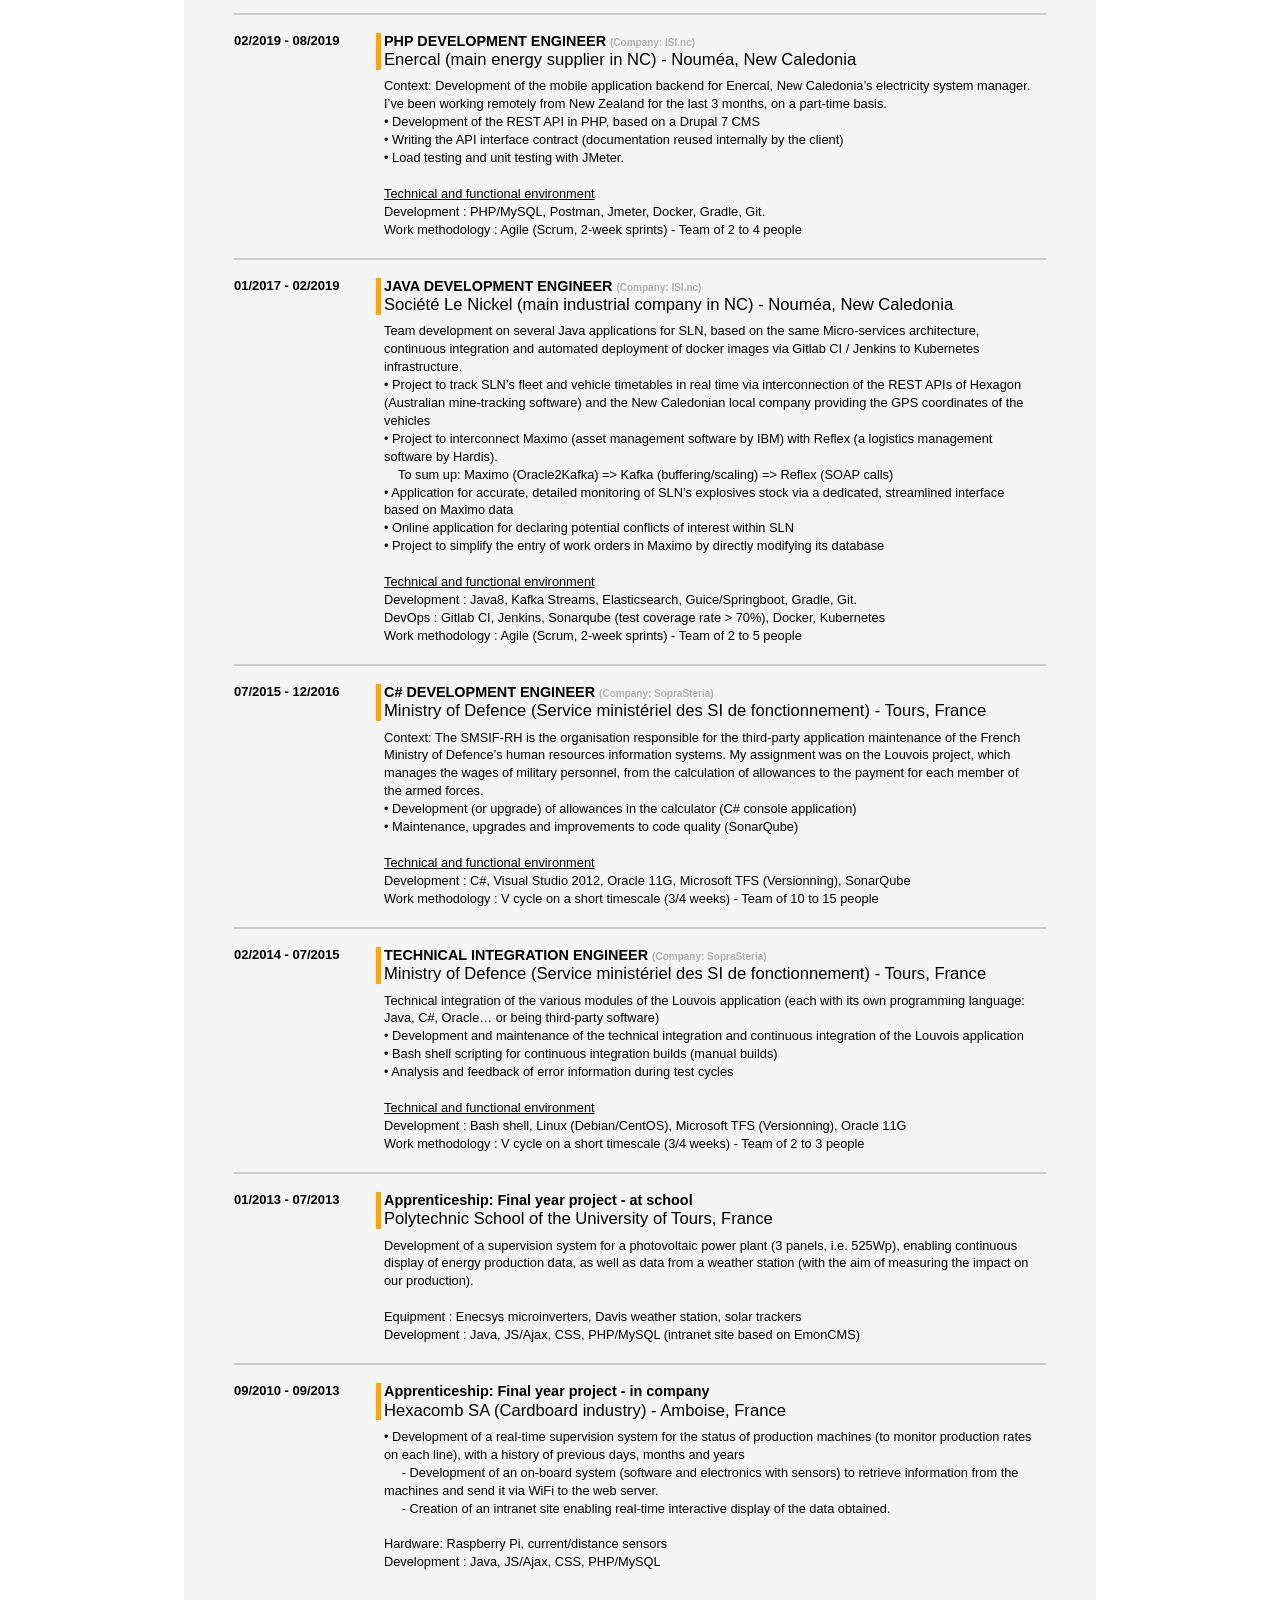
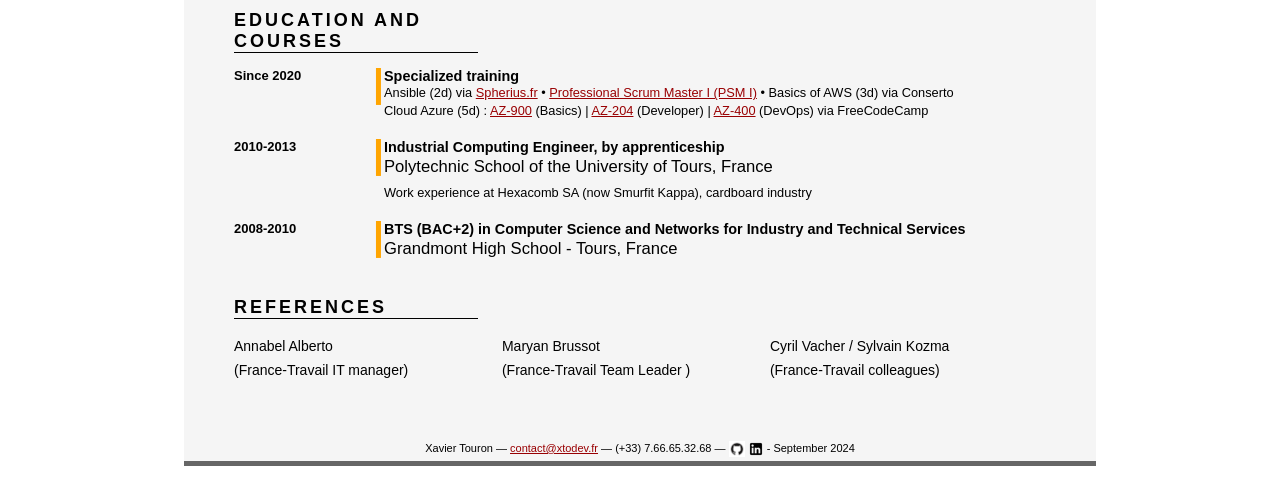
==== commit 7bed4fb3: "Deploying to gh-pages from @ xtodev/cv@e1f93370d991907302f0122f2808ae319e3e67ec 🚀" ====
--- a/en.html
+++ b/en.html
@@ -997,7 +997,7 @@
 Lives in Montpellier, FR<br>
 <br>
 Married - 2 children<br>
-Age 34<br>
+Age 35<br>
 French nationality
 </span></p>
 
@@ -1192,7 +1192,7 @@
 
 <dl>
 <dt>Specialized training</dt>
-<dd>Ansible (2d) via <a href="https://spherius.fr/formation/devops-ansible/" target="_blank">Spherius.fr</a> • <a href="https://www.scrum.org/user/735488" target="_blank">Professional Scrum Master I (PSM I)</a> • Basics of AWS (3d) via Conserto
+<dd>Ansible (2d) via <a href="https://spherius.fr/formation/devops-ansible/" target="_blank">Spherius.fr</a> • <a href="https://www.scrum.org/user/735488" target="_blank">Professional Scrum Master I (PSM I)</a> • Basics of AWS (3d) via Conserto <br>
 Cloud Azure (5d) : <a href="https://www.youtube.com/watch?v=5abffC-K40c">AZ-900</a> (Basics) |  <a href="https://www.youtube.com/watch?v=jZx8PMQjobk">AZ-204</a> (Developer) | <a href="https://www.youtube.com/watch?v=11KT1hPNkY4">AZ-400</a> (DevOps) via FreeCodeCamp</dd>
 </dl>
 
@@ -1225,7 +1225,7 @@
 
 <h3 id="footer">Footer</h3>
 
-<p>Xavier Touron &#8212; <a href="mailto:contact@xtodev.fr">contact@xtodev.fr</a> &#8212; (+33) 7.66.65.32.68 &#8212; <a href="https://github.com/xtodev/cv" target="_blank"><img src="./assets/github.png" height="16" width="16" style="vertical-align: middle;"></a>  <a href="https://www.linkedin.com/in/xavier-touron-084b4b73" target="_blank"><img src="./assets/linkedin.png" height="16" width="16" style="vertical-align: middle;"></a> - July 2024</p>
+<p>Xavier Touron &#8212; <a href="mailto:contact@xtodev.fr">contact@xtodev.fr</a> &#8212; (+33) 7.66.65.32.68 &#8212; <a href="https://github.com/xtodev/cv" target="_blank"><img src="./assets/github.png" height="16" width="16" style="vertical-align: middle;"></a>  <a href="https://www.linkedin.com/in/xavier-touron-084b4b73" target="_blank"><img src="./assets/linkedin.png" height="16" width="16" style="vertical-align: middle;"></a> - September 2024</p>
 
     </div>
 </div>
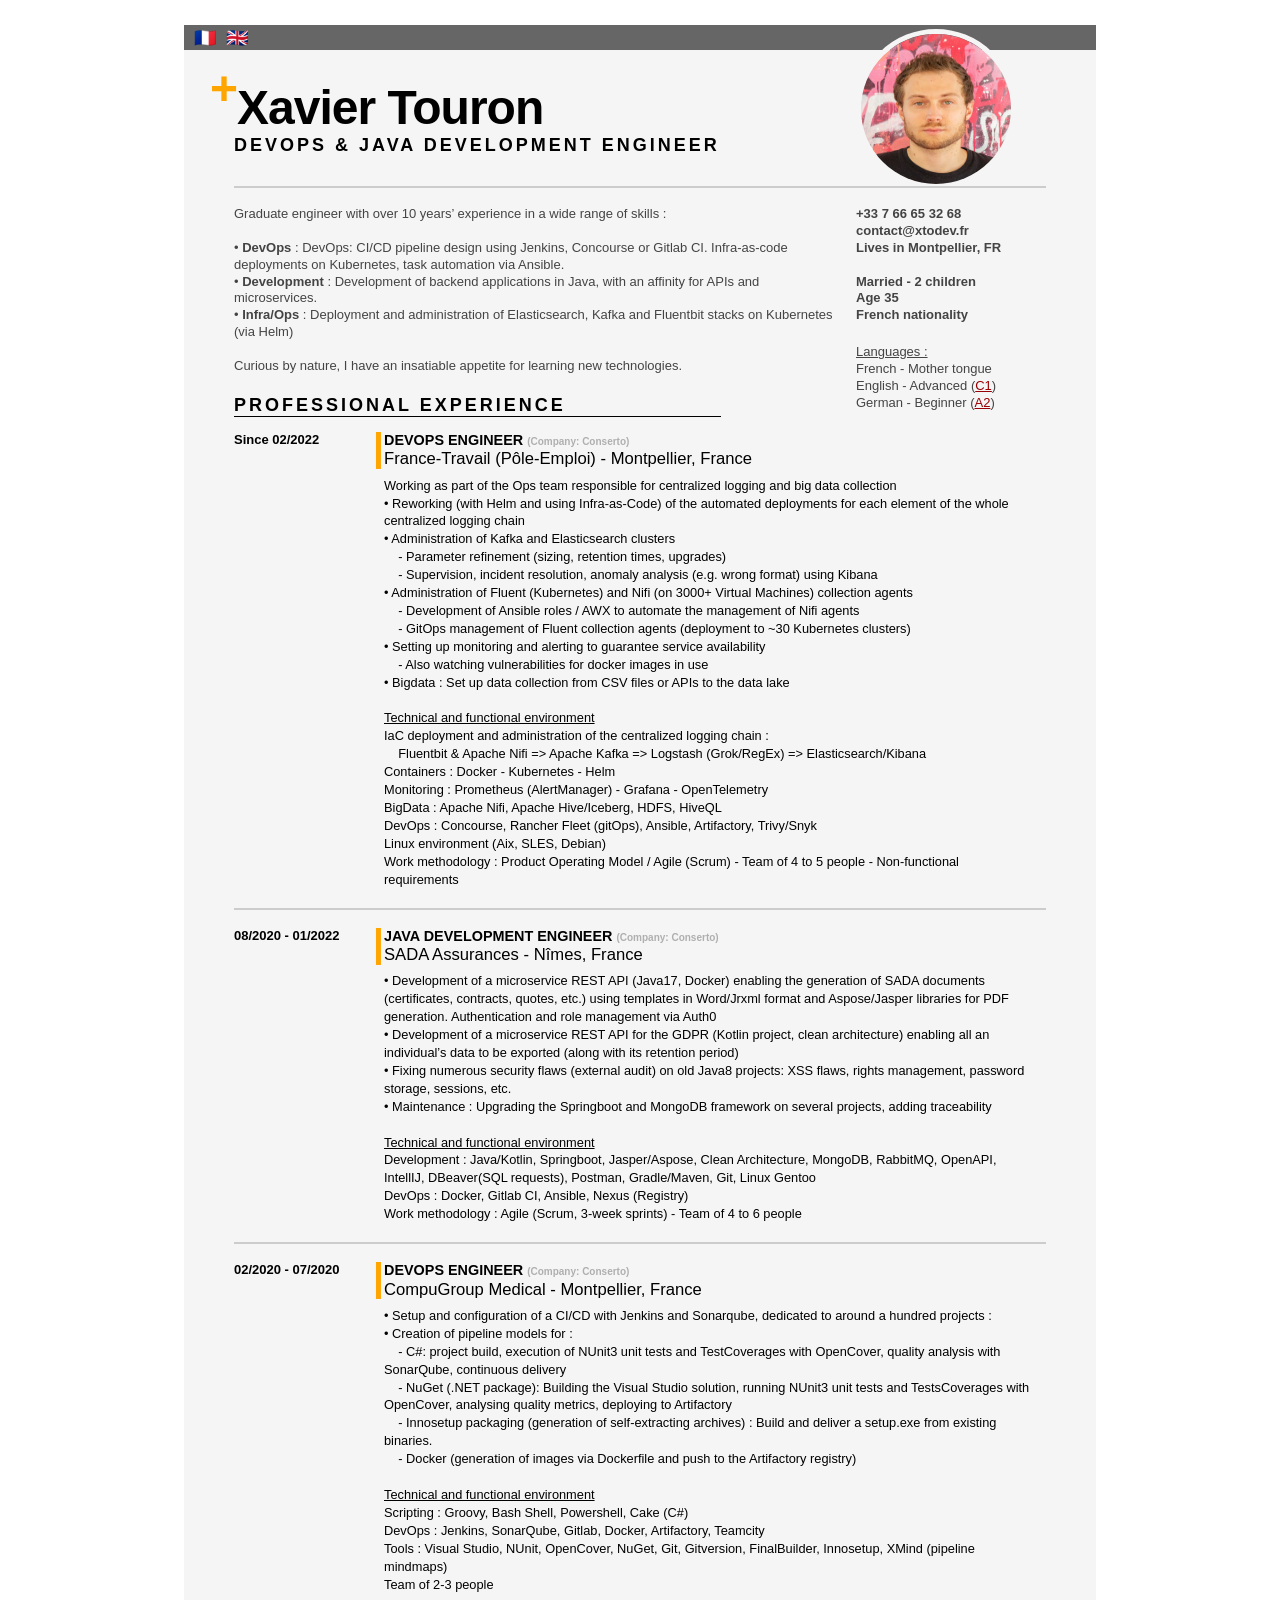
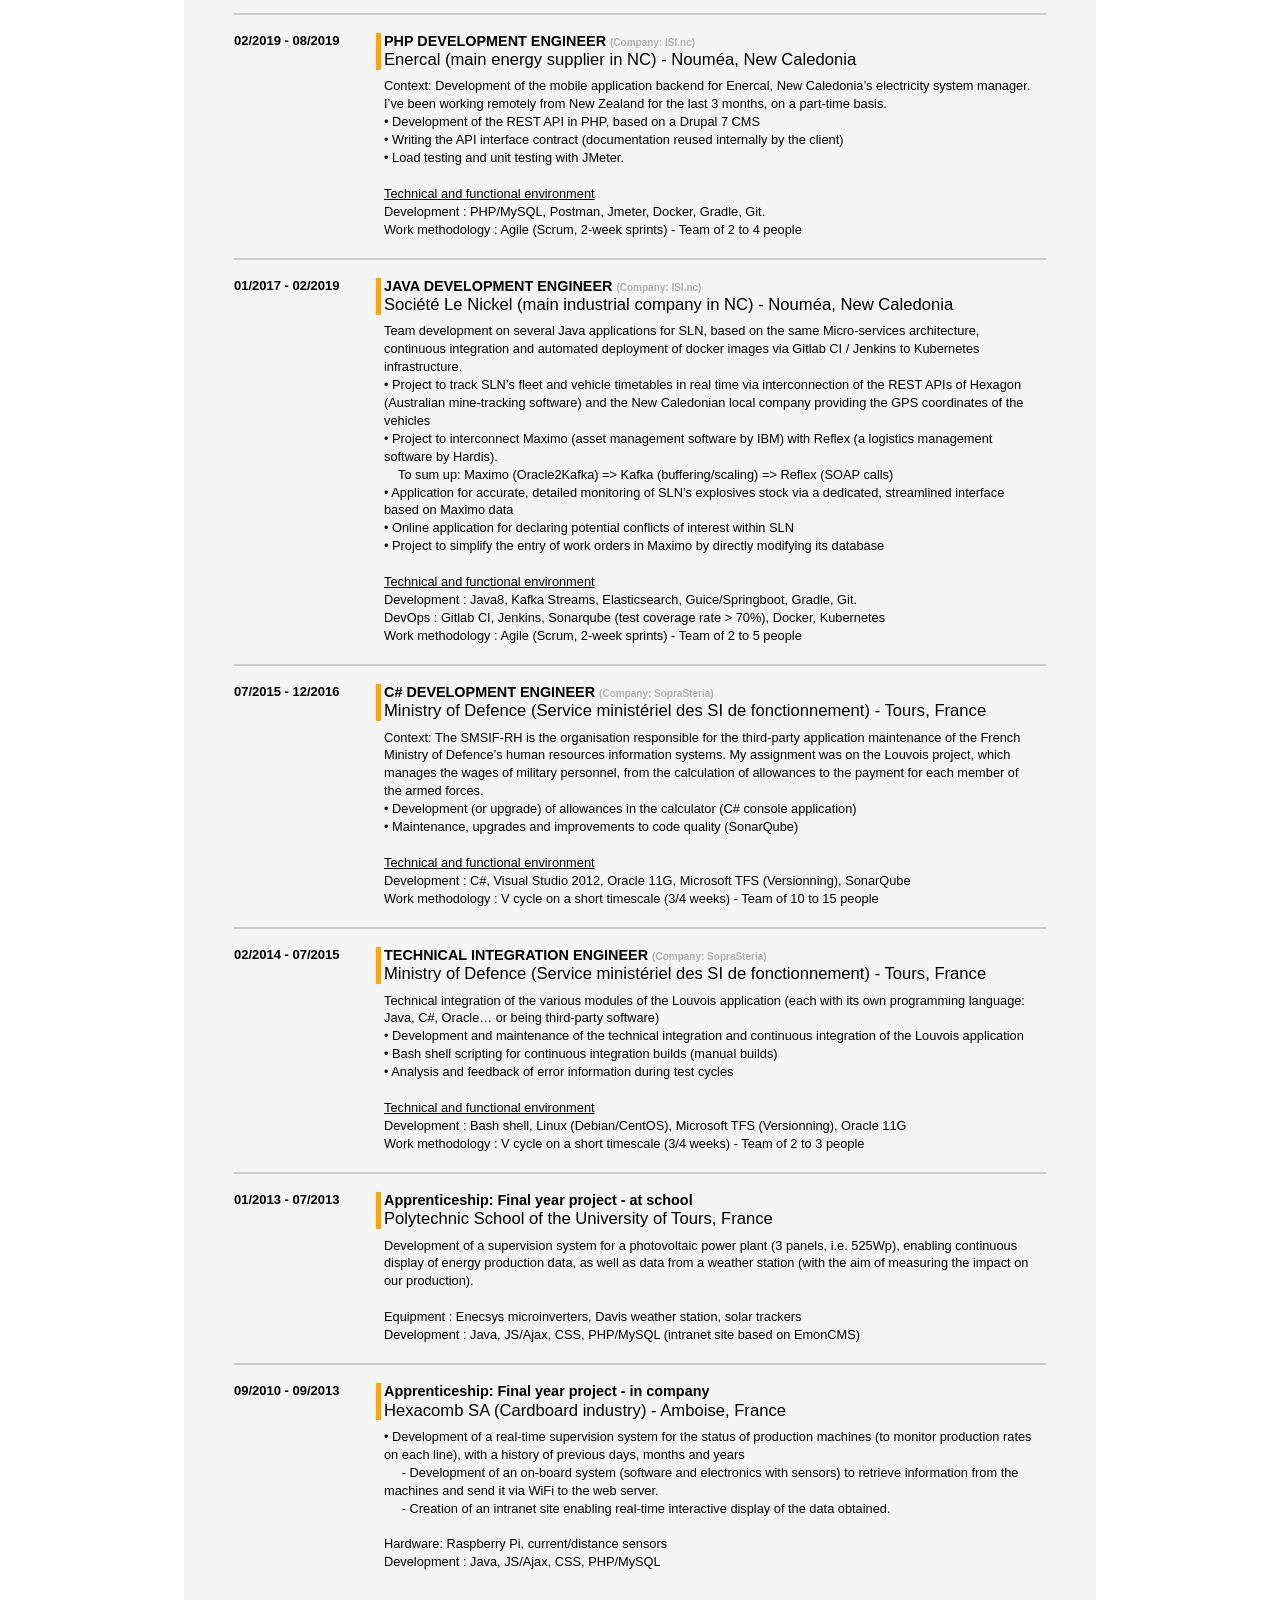
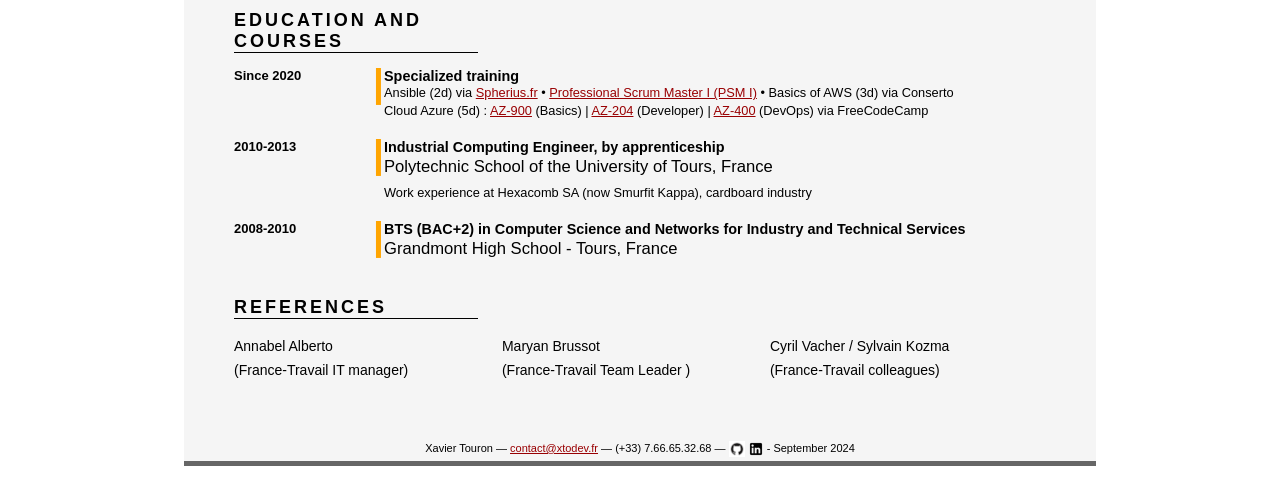
==== commit d05d68c8: "Deploying to gh-pages from @ xtodev/cv@b0242247a7c1d165f4f5c520b816cfb47de3758b 🚀" ====
--- a/en.html
+++ b/en.html
@@ -1005,7 +1005,7 @@
 <u>Languages :</u><br>
 French - Mother tongue<br>
 English - Advanced (<a target="_blank" href="https://cert.efset.org/MzoJqB">C1</a>)<br>
-German - Beginner (A1/A2)
+German - Beginner (<a target="_blank" href="https://certificats.candidat-cloe.com/check/755591453E94315CEE13E6FF1406A46013BFEBA2BFD4ADA4437DDAD81044F2C2aDdCbG1idlFybnFsTXhHZXNQS0I3ODB1ZDlrb0F5Y2t1VjUrOTd4MkUyYU5tU3ZU">A2</a>)
 </span></p>
 
 <h2 class="h2long">PROFESSIONAL EXPERIENCE</h2>
